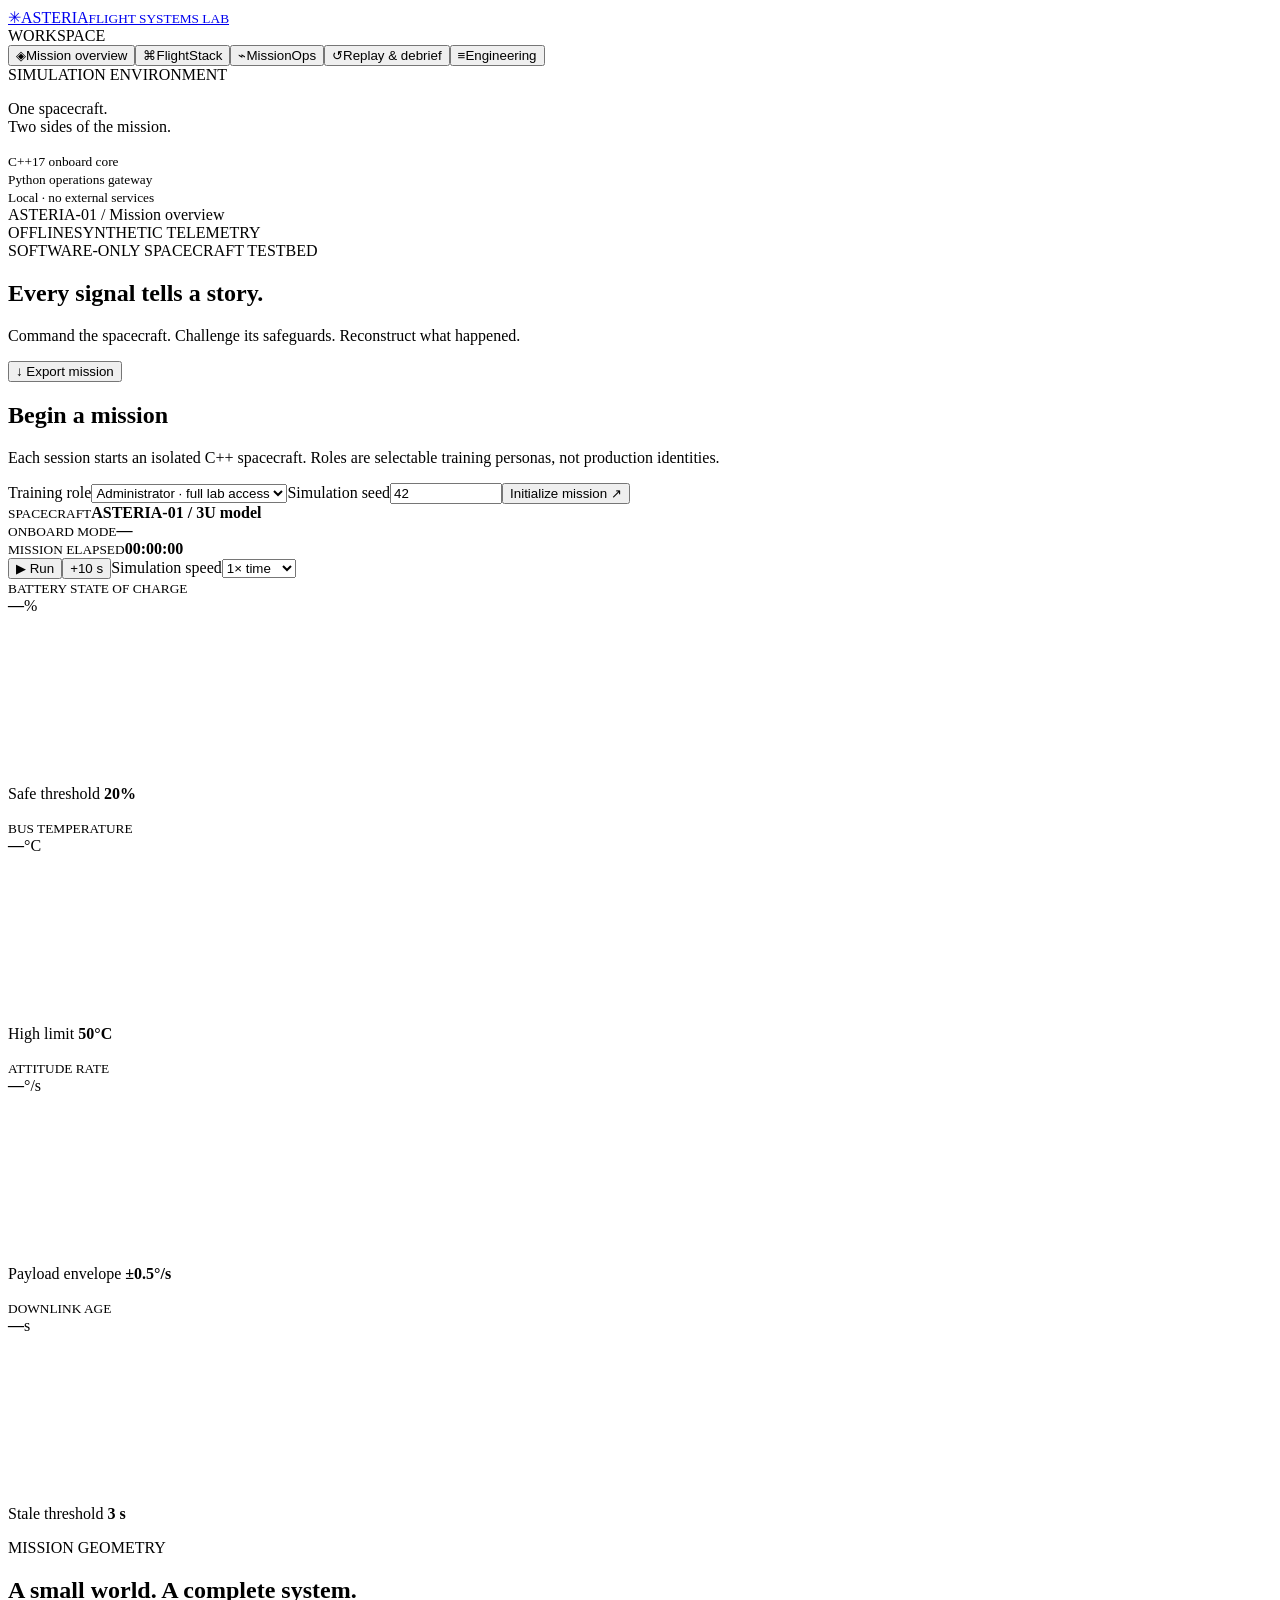
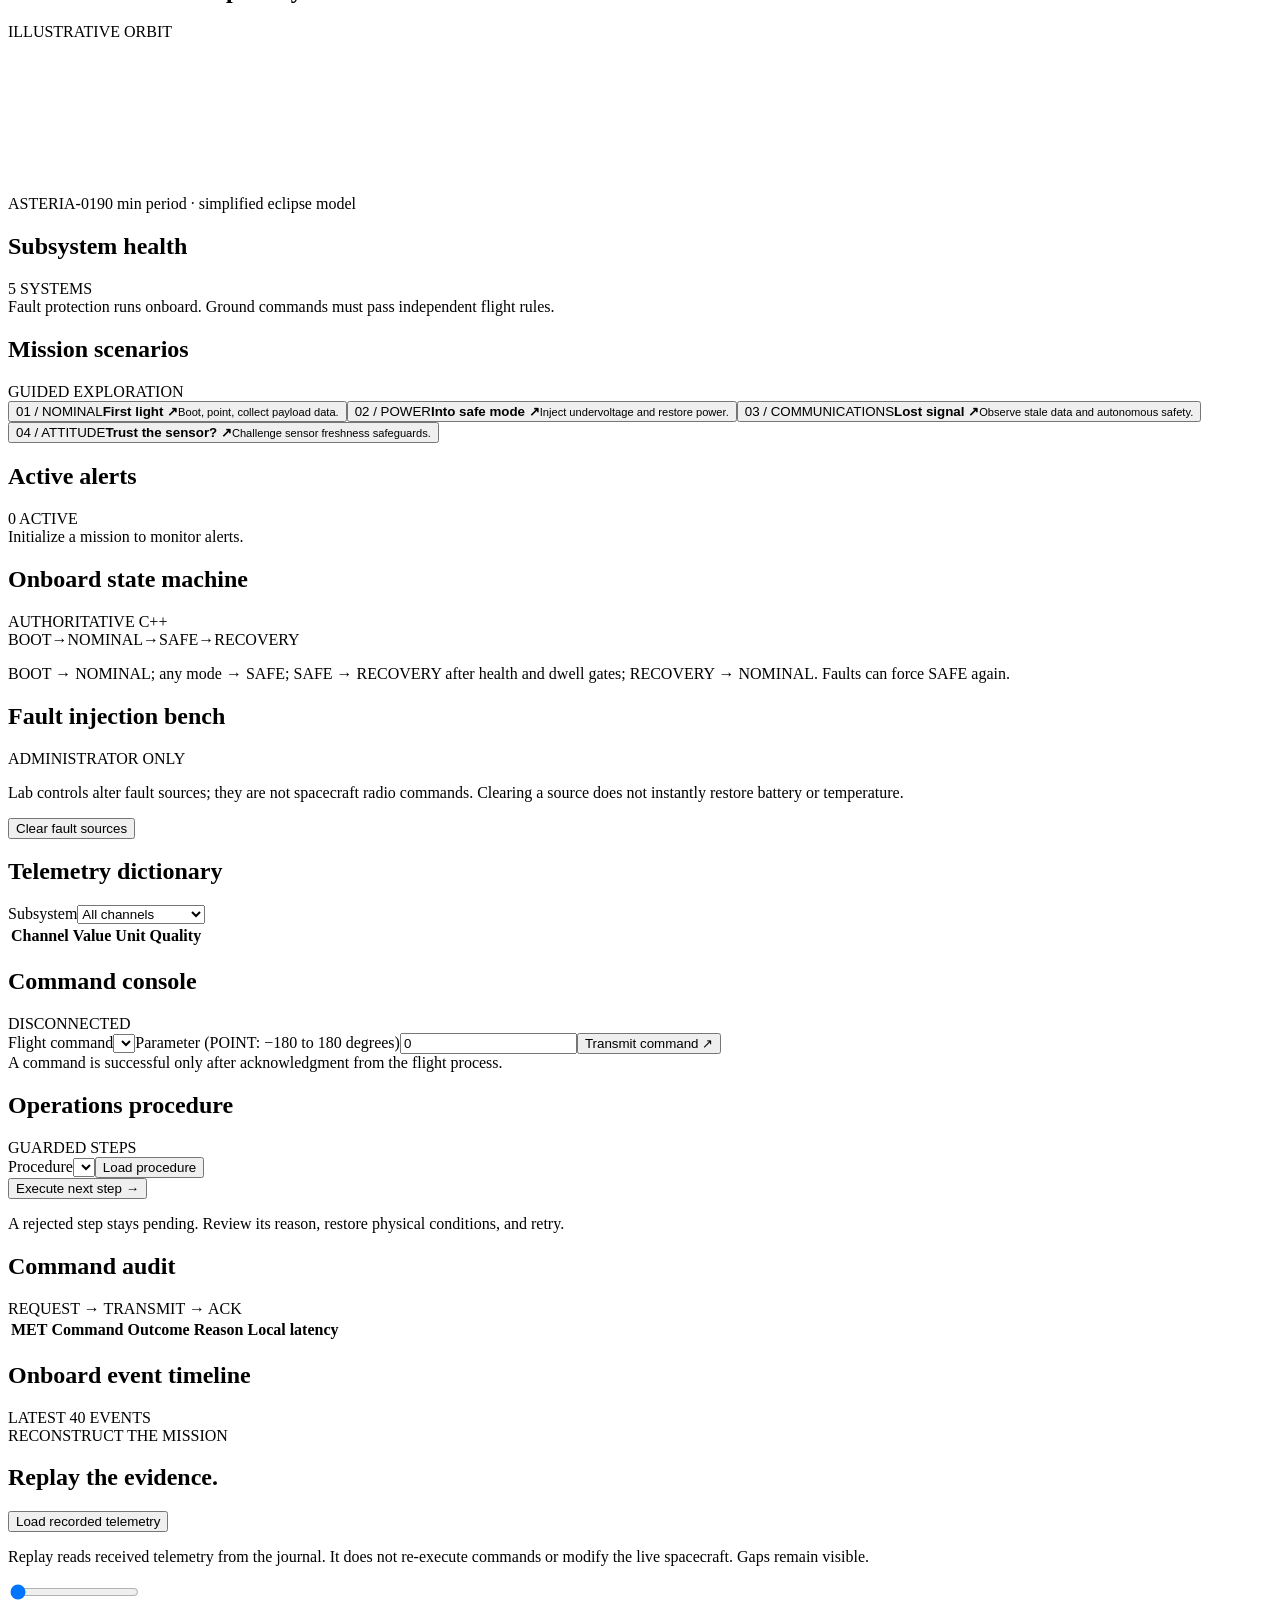
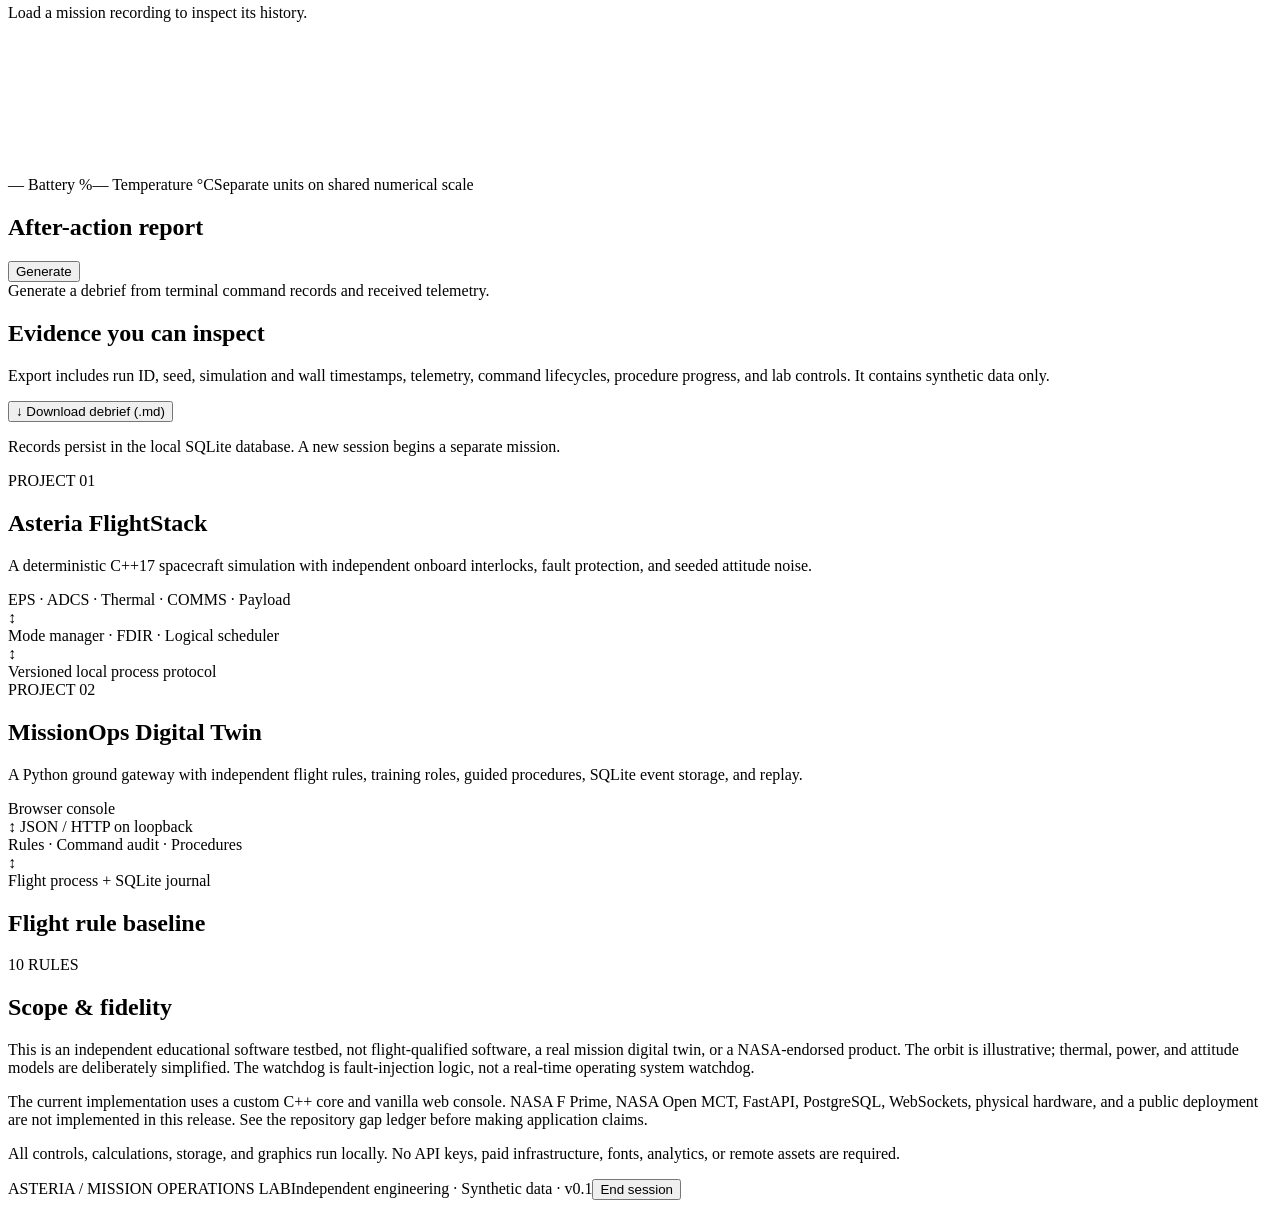
==== web/index.html @ 1abb0fa4 "Add Asteria spacecraft and mission operations prototype" ====
<!doctype html><html lang="en"><head><meta charset="utf-8"><meta name="viewport" content="width=device-width,initial-scale=1"><title>Asteria • Mission Operations Lab</title><meta name="description" content="An interactive spacecraft software and mission operations laboratory. Synthetic telemetry, C++ flight process, auditable commanding."><link rel="stylesheet" href="/style.css"><script src="/app.js" defer></script></head><body>
<aside class="sidebar"><a class="brand" href="/" aria-label="Asteria home"><span class="brandmark">✳</span><span>ASTERIA<small>FLIGHT SYSTEMS LAB</small></span></a><div class="nav-label">WORKSPACE</div><nav aria-label="Workspace"><button class="nav active" data-view="overview"><span>◈</span>Mission overview</button><button class="nav" data-view="flight"><span>⌘</span>FlightStack</button><button class="nav" data-view="operations"><span>⌁</span>MissionOps</button><button class="nav" data-view="replay"><span>↺</span>Replay & debrief</button><button class="nav" data-view="engineering"><span>≡</span>Engineering</button></nav><div class="sidebar-bottom"><div class="lab-badge">SIMULATION ENVIRONMENT</div><p>One spacecraft.<br>Two sides of the mission.</p><small>C++17 onboard core<br>Python operations gateway<br>Local · no external services</small></div></aside>
<main><header><div class="breadcrumb">ASTERIA-01 <span>/</span> <span id="view-name">Mission overview</span></div><div class="header-right"><span id="quality" class="pill">OFFLINE</span><span class="simulation">SYNTHETIC TELEMETRY</span></div></header>
<div class="workspace"><section class="hero"><div><div class="eyebrow">SOFTWARE-ONLY SPACECRAFT TESTBED</div><h1 id="page-title">Every signal tells a story.</h1><p id="page-description">Command the spacecraft. Challenge its safeguards. Reconstruct what happened.</p></div><button id="export" class="button secondary">↓ Export mission</button></section>
<section id="connection" class="panel connection"><div><h2>Begin a mission</h2><p>Each session starts an isolated C++ spacecraft. Roles are selectable training personas, not production identities.</p></div><label>Training role<select id="role"><option value="administrator">Administrator · full lab access</option><option value="operator">Operator · flight commands</option><option value="observer">Observer · read-only</option></select></label><label>Simulation seed<input id="seed" type="number" value="42" min="0" max="4294967295"></label><button id="connect" class="button">Initialize mission ↗</button></section>
<div id="notice" role="status" aria-live="polite"></div>
<section class="mission-strip"><div><small>SPACECRAFT</small><strong>ASTERIA-01 <span class="muted">/ 3U model</span></strong></div><div><small>ONBOARD MODE</small><strong id="mode">—</strong></div><div><small>MISSION ELAPSED</small><strong id="met" class="mono">00:00:00</strong></div><div class="transport"><button id="play" class="button small">▶ Run</button><button id="step" class="button small secondary">+10 s</button><label class="sr-only" for="speed">Simulation speed</label><select id="speed"><option value="1">1× time</option><option value="10">10× time</option><option value="60">60× time</option></select></div></section>
<section id="overview" class="view"><div class="metrics"><article class="metric"><small>BATTERY STATE OF CHARGE</small><div><strong id="soc">—</strong><span>%</span></div><canvas id="spark-soc" aria-label="Battery trend"></canvas><p>Safe threshold <b>20%</b></p></article><article class="metric"><small>BUS TEMPERATURE</small><div><strong id="temp">—</strong><span>°C</span></div><canvas id="spark-temp" aria-label="Temperature trend"></canvas><p>High limit <b>50°C</b></p></article><article class="metric"><small>ATTITUDE RATE</small><div><strong id="rate">—</strong><span>°/s</span></div><canvas id="spark-rate" aria-label="Angular rate trend"></canvas><p>Payload envelope <b>±0.5°/s</b></p></article><article class="metric"><small>DOWNLINK AGE</small><div><strong id="age">—</strong><span>s</span></div><canvas id="spark-age" aria-label="Downlink age trend"></canvas><p>Stale threshold <b>3 s</b></p></article></div>
<div class="grid-main"><article class="panel orbital"><div class="panel-heading"><div><span class="eyebrow">MISSION GEOMETRY</span><h2>A small world. A complete system.</h2></div><span class="tag">ILLUSTRATIVE ORBIT</span></div><canvas id="orbit" aria-label="Illustrative spacecraft orbit and sunlit phase"></canvas><div class="orbit-footer"><span><i class="dot"></i> ASTERIA-01</span><span>90 min period · simplified eclipse model</span></div></article><article class="panel"><div class="panel-heading"><h2>Subsystem health</h2><span class="tag">5 SYSTEMS</span></div><div id="health"></div><div class="callout">Fault protection runs onboard. Ground commands must pass independent flight rules.</div></article></div>
<div class="grid-half"><article class="panel"><div class="panel-heading"><h2>Mission scenarios</h2><span class="tag">GUIDED EXPLORATION</span></div><div class="scenario-grid"><button class="scenario" data-scenario="nominal"><span>01 / NOMINAL</span><strong>First light ↗</strong><small>Boot, point, collect payload data.</small></button><button class="scenario" data-scenario="power"><span>02 / POWER</span><strong>Into safe mode ↗</strong><small>Inject undervoltage and restore power.</small></button><button class="scenario" data-scenario="comms"><span>03 / COMMUNICATIONS</span><strong>Lost signal ↗</strong><small>Observe stale data and autonomous safety.</small></button><button class="scenario" data-scenario="attitude"><span>04 / ATTITUDE</span><strong>Trust the sensor? ↗</strong><small>Challenge sensor freshness safeguards.</small></button></div></article><article class="panel"><div class="panel-heading"><h2>Active alerts</h2><span id="alert-count" class="tag">0 ACTIVE</span></div><div id="alerts" class="empty">Initialize a mission to monitor alerts.</div></article></div></section>
<section id="flight" class="view hidden"><div class="grid-half"><article class="panel"><div class="panel-heading"><h2>Onboard state machine</h2><span class="tag">AUTHORITATIVE C++</span></div><div class="states"><span data-mode="BOOT">BOOT</span><b>→</b><span data-mode="NOMINAL">NOMINAL</span><b>→</b><span data-mode="SAFE">SAFE</span><b>→</b><span data-mode="RECOVERY">RECOVERY</span></div><p class="muted">BOOT → NOMINAL; any mode → SAFE; SAFE → RECOVERY after health and dwell gates; RECOVERY → NOMINAL. Faults can force SAFE again.</p><div id="recovery-gates"></div></article><article class="panel"><div class="panel-heading"><h2>Fault injection bench</h2><span class="tag">ADMINISTRATOR ONLY</span></div><p class="muted">Lab controls alter fault sources; they are not spacecraft radio commands. Clearing a source does not instantly restore battery or temperature.</p><div id="fault-buttons" class="fault-grid"></div><button id="clear-faults" class="button secondary full">Clear fault sources</button></article></div><article class="panel"><div class="panel-heading"><h2>Telemetry dictionary</h2><label>Subsystem<select id="channel-filter"><option value="all">All channels</option><option value="power">Power</option><option value="thermal">Thermal</option><option value="attitude">Attitude</option><option value="comms">COMMS</option><option value="payload">Payload</option><option value="events">Scheduler & state</option></select></label></div><div class="table-wrap"><table><thead><tr><th>Channel</th><th>Value</th><th>Unit</th><th>Quality</th></tr></thead><tbody id="channels"></tbody></table></div></article></section>
<section id="operations" class="view hidden"><div class="grid-half"><article class="panel"><div class="panel-heading"><h2>Command console</h2><span id="role-label" class="tag">DISCONNECTED</span></div><form id="command-form"><label>Flight command<select id="command"></select></label><label>Parameter (POINT: −180 to 180 degrees)<input id="parameter" type="number" value="0" step="any"></label><button class="button full" type="submit">Transmit command ↗</button></form><div id="command-result" class="callout">A command is successful only after acknowledgment from the flight process.</div></article><article class="panel"><div class="panel-heading"><h2>Operations procedure</h2><span class="tag">GUARDED STEPS</span></div><label>Procedure<select id="procedure"></select></label><button id="start-procedure" class="button secondary full">Load procedure</button><div id="procedure-steps" class="procedure-steps"></div><button id="advance-procedure" class="button full">Execute next step →</button><p class="muted">A rejected step stays pending. Review its reason, restore physical conditions, and retry.</p></article></div><article class="panel"><div class="panel-heading"><h2>Command audit</h2><span class="tag">REQUEST → TRANSMIT → ACK</span></div><div class="table-wrap"><table><thead><tr><th>MET</th><th>Command</th><th>Outcome</th><th>Reason</th><th>Local latency</th></tr></thead><tbody id="command-audit"></tbody></table></div></article><article class="panel"><div class="panel-heading"><h2>Onboard event timeline</h2><span class="tag">LATEST 40 EVENTS</span></div><div id="events" class="events"></div></article></section>
<section id="replay" class="view hidden"><article class="panel"><div class="panel-heading"><div><span class="eyebrow">RECONSTRUCT THE MISSION</span><h2>Replay the evidence.</h2></div><button id="refresh-replay" class="button secondary">Load recorded telemetry</button></div><p class="muted">Replay reads received telemetry from the journal. It does not re-execute commands or modify the live spacecraft. Gaps remain visible.</p><input id="replay-slider" aria-label="Replay sample" type="range" min="0" max="0" value="0"><div id="replay-state" class="replay-state empty">Load a mission recording to inspect its history.</div><canvas id="history-chart" aria-label="Recorded battery and temperature history"></canvas><div class="legend"><span class="teal">— Battery %</span><span class="amber">— Temperature °C</span><span>Separate units on shared numerical scale</span></div></article><div class="grid-half"><article class="panel"><div class="panel-heading"><h2>After-action report</h2><button id="debrief" class="button secondary small">Generate</button></div><div id="report" class="empty">Generate a debrief from terminal command records and received telemetry.</div></article><article class="panel"><div class="panel-heading"><h2>Evidence you can inspect</h2></div><p class="muted">Export includes run ID, seed, simulation and wall timestamps, telemetry, command lifecycles, procedure progress, and lab controls. It contains synthetic data only.</p><button id="download-report" class="button secondary full">↓ Download debrief (.md)</button><p class="muted">Records persist in the local SQLite database. A new session begins a separate mission.</p></article></div></section>
<section id="engineering" class="view hidden"><div class="grid-half"><article class="panel"><span class="eyebrow">PROJECT 01</span><h2>Asteria FlightStack</h2><p>A deterministic C++17 spacecraft simulation with independent onboard interlocks, fault protection, and seeded attitude noise.</p><div class="architecture">EPS · ADCS · Thermal · COMMS · Payload<br>↕<br>Mode manager · FDIR · Logical scheduler<br>↕<br>Versioned local process protocol</div></article><article class="panel"><span class="eyebrow">PROJECT 02</span><h2>MissionOps Digital Twin</h2><p>A Python ground gateway with independent flight rules, training roles, guided procedures, SQLite event storage, and replay.</p><div class="architecture">Browser console<br>↕ JSON / HTTP on loopback<br>Rules · Command audit · Procedures<br>↕<br>Flight process + SQLite journal</div></article></div><article class="panel"><div class="panel-heading"><h2>Flight rule baseline</h2><span class="tag">10 RULES</span></div><div id="rules"></div></article><article class="panel"><h2>Scope & fidelity</h2><p>This is an independent educational software testbed, not flight-qualified software, a real mission digital twin, or a NASA-endorsed product. The orbit is illustrative; thermal, power, and attitude models are deliberately simplified. The watchdog is fault-injection logic, not a real-time operating system watchdog.</p><p>The current implementation uses a custom C++ core and vanilla web console. NASA F Prime, NASA Open MCT, FastAPI, PostgreSQL, WebSockets, physical hardware, and a public deployment are not implemented in this release. See the repository gap ledger before making application claims.</p><p>All controls, calculations, storage, and graphics run locally. No API keys, paid infrastructure, fonts, analytics, or remote assets are required.</p></article></section>
<footer><span>ASTERIA / MISSION OPERATIONS LAB</span><span>Independent engineering · Synthetic data · v0.1</span><button id="disconnect" class="text-button">End session</button></footer></div></main></body></html>
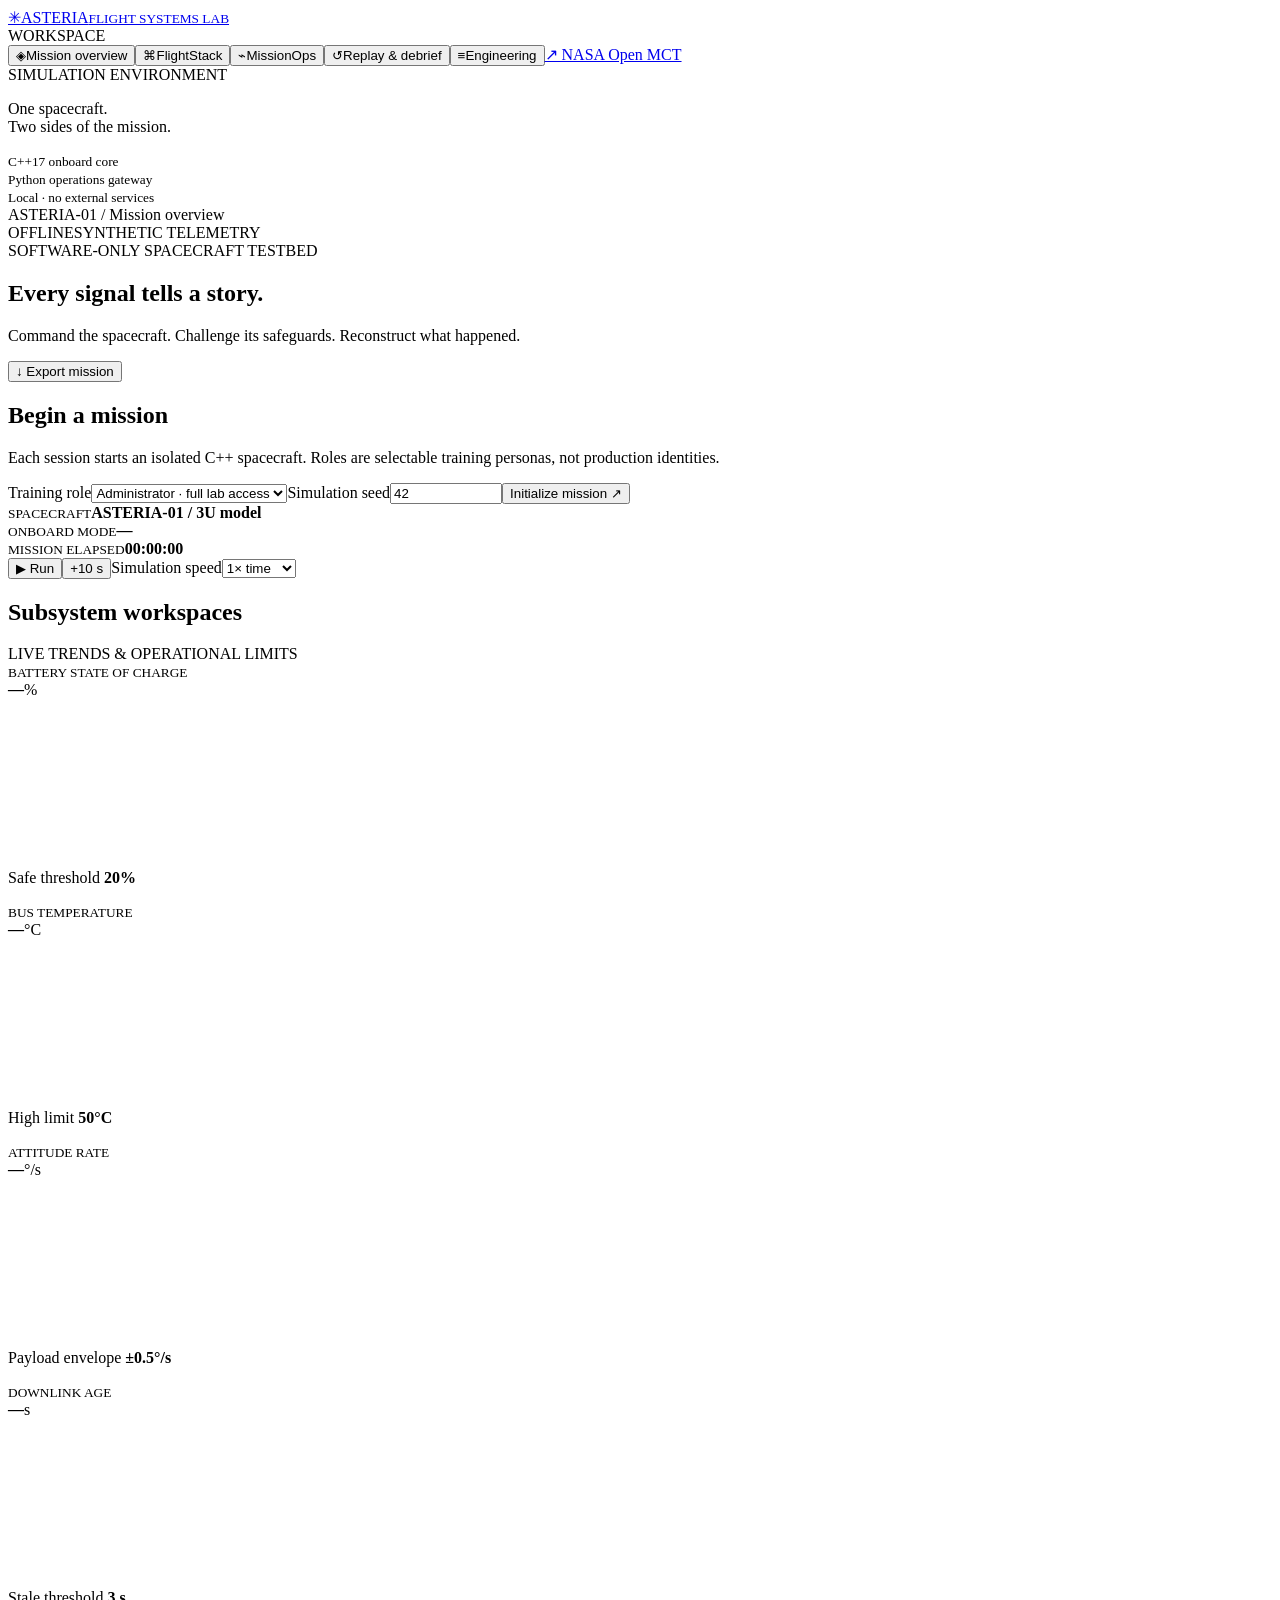
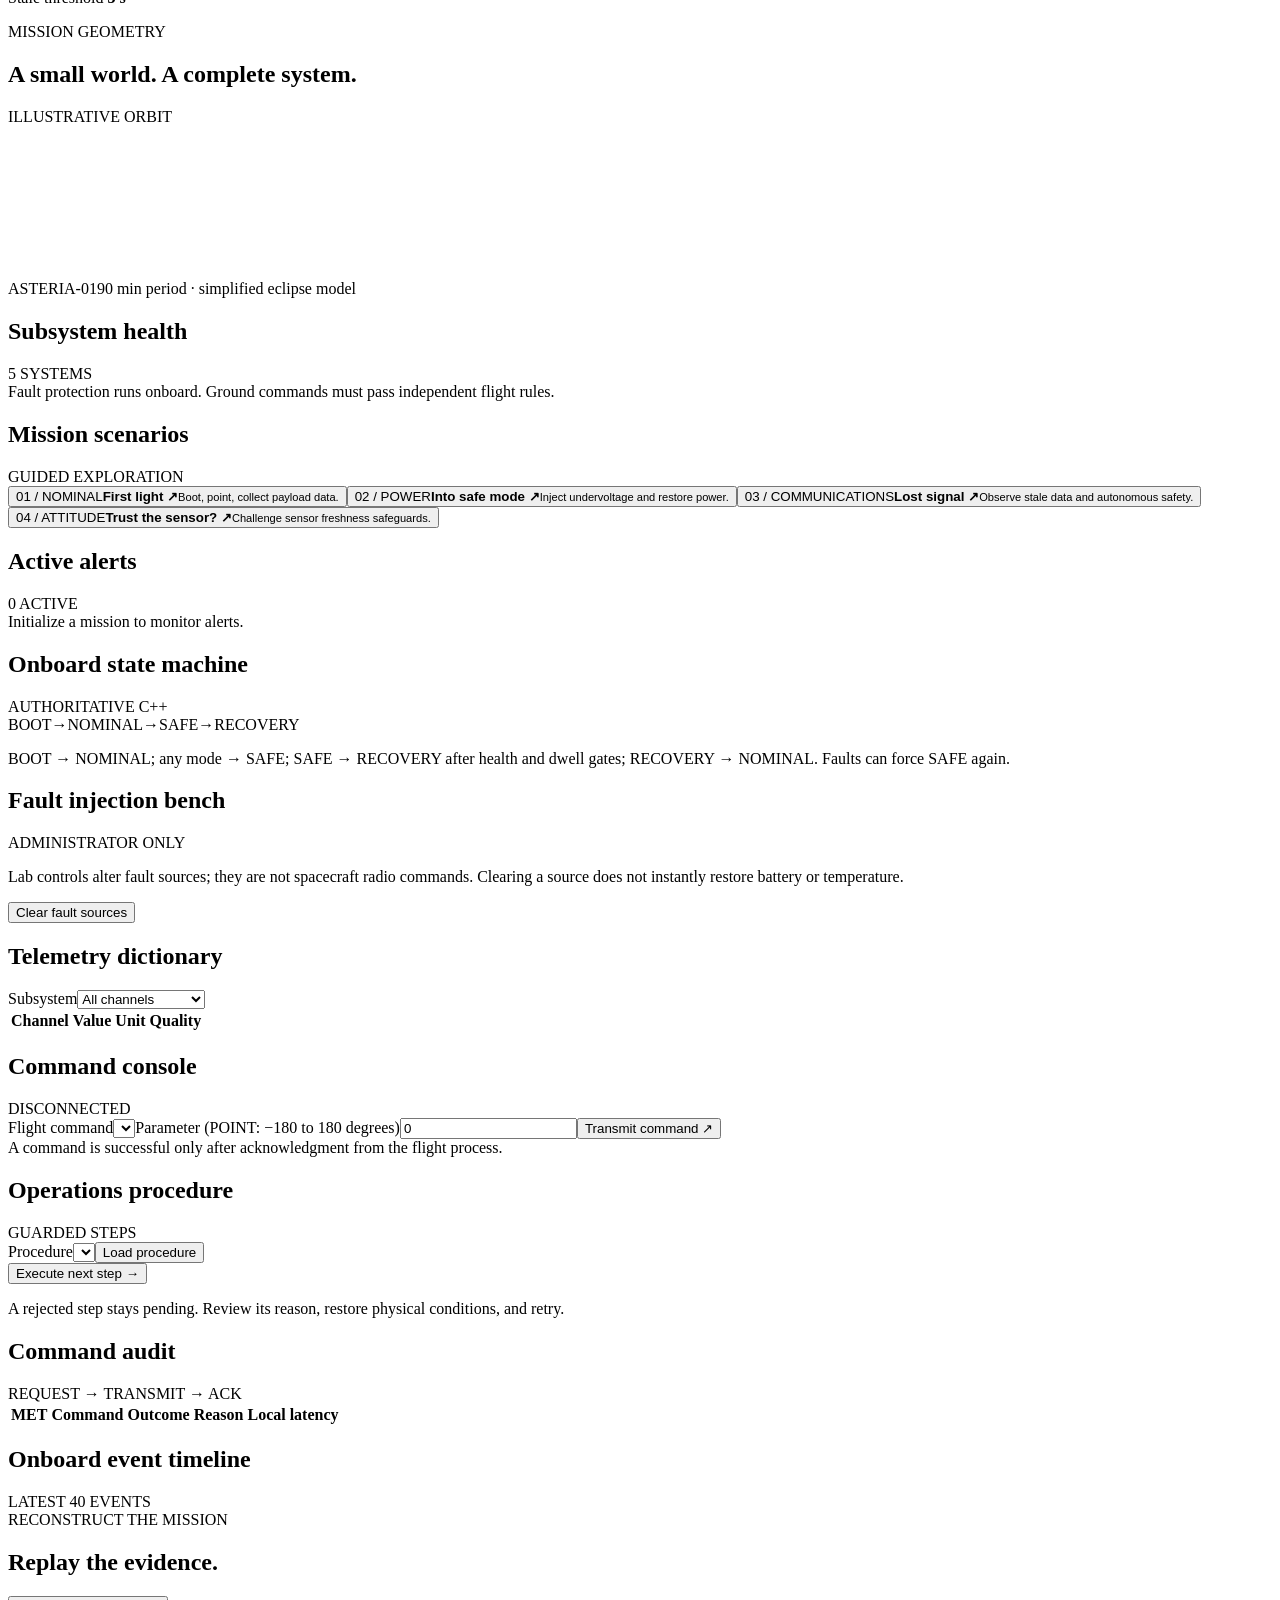
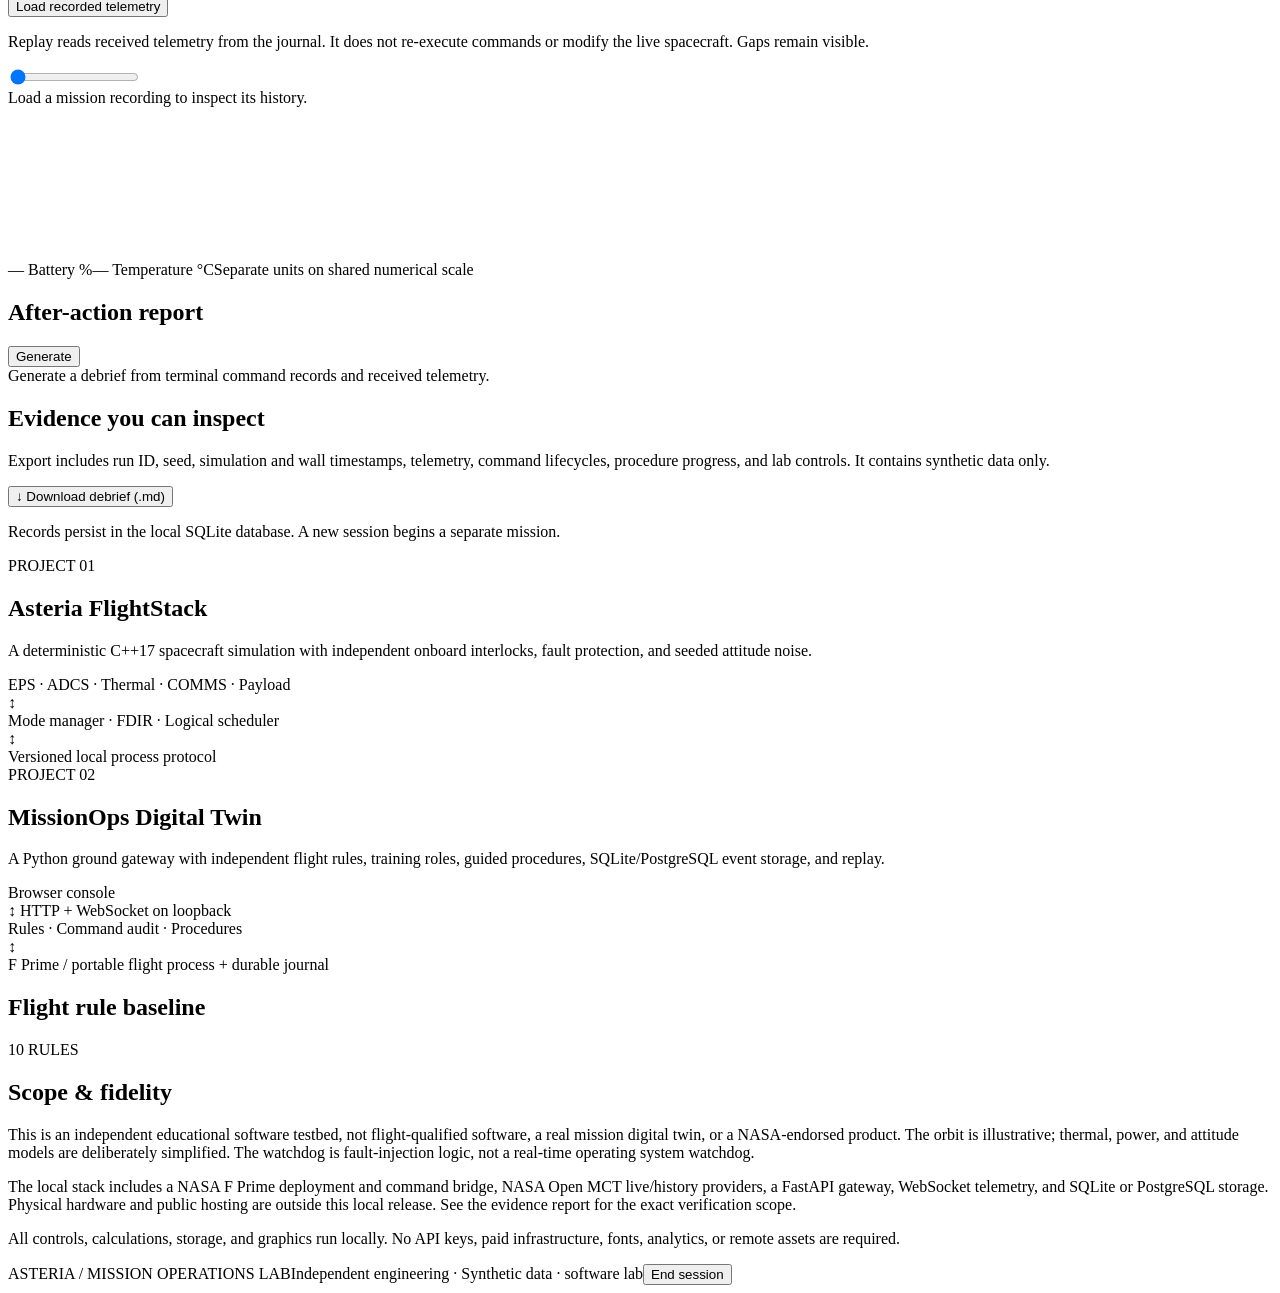
==== commit 0fe963ba: "Complete FlightStack and MissionOps with verified free browser delivery" ====
--- a/web/index.html
+++ b/web/index.html
@@ -1,15 +1,16 @@
 <!doctype html><html lang="en"><head><meta charset="utf-8"><meta name="viewport" content="width=device-width,initial-scale=1"><title>Asteria • Mission Operations Lab</title><meta name="description" content="An interactive spacecraft software and mission operations laboratory. Synthetic telemetry, C++ flight process, auditable commanding."><link rel="stylesheet" href="/style.css"><script src="/app.js" defer></script></head><body>
-<aside class="sidebar"><a class="brand" href="/" aria-label="Asteria home"><span class="brandmark">✳</span><span>ASTERIA<small>FLIGHT SYSTEMS LAB</small></span></a><div class="nav-label">WORKSPACE</div><nav aria-label="Workspace"><button class="nav active" data-view="overview"><span>◈</span>Mission overview</button><button class="nav" data-view="flight"><span>⌘</span>FlightStack</button><button class="nav" data-view="operations"><span>⌁</span>MissionOps</button><button class="nav" data-view="replay"><span>↺</span>Replay & debrief</button><button class="nav" data-view="engineering"><span>≡</span>Engineering</button></nav><div class="sidebar-bottom"><div class="lab-badge">SIMULATION ENVIRONMENT</div><p>One spacecraft.<br>Two sides of the mission.</p><small>C++17 onboard core<br>Python operations gateway<br>Local · no external services</small></div></aside>
+<aside class="sidebar"><a class="brand" href="/" aria-label="Asteria home"><span class="brandmark">✳</span><span>ASTERIA<small>FLIGHT SYSTEMS LAB</small></span></a><div class="nav-label">WORKSPACE</div><nav aria-label="Workspace"><button class="nav active" data-view="overview"><span>◈</span>Mission overview</button><button class="nav" data-view="flight"><span>⌘</span>FlightStack</button><button class="nav" data-view="operations"><span>⌁</span>MissionOps</button><button class="nav" data-view="replay"><span>↺</span>Replay & debrief</button><button class="nav" data-view="engineering"><span>≡</span>Engineering</button><a class="nav openmct-link" href="/openmct">↗ NASA Open MCT</a></nav><div class="sidebar-bottom"><div class="lab-badge">SIMULATION ENVIRONMENT</div><p>One spacecraft.<br>Two sides of the mission.</p><small>C++17 onboard core<br>Python operations gateway<br>Local · no external services</small></div></aside>
 <main><header><div class="breadcrumb">ASTERIA-01 <span>/</span> <span id="view-name">Mission overview</span></div><div class="header-right"><span id="quality" class="pill">OFFLINE</span><span class="simulation">SYNTHETIC TELEMETRY</span></div></header>
 <div class="workspace"><section class="hero"><div><div class="eyebrow">SOFTWARE-ONLY SPACECRAFT TESTBED</div><h1 id="page-title">Every signal tells a story.</h1><p id="page-description">Command the spacecraft. Challenge its safeguards. Reconstruct what happened.</p></div><button id="export" class="button secondary">↓ Export mission</button></section>
 <section id="connection" class="panel connection"><div><h2>Begin a mission</h2><p>Each session starts an isolated C++ spacecraft. Roles are selectable training personas, not production identities.</p></div><label>Training role<select id="role"><option value="administrator">Administrator · full lab access</option><option value="operator">Operator · flight commands</option><option value="observer">Observer · read-only</option></select></label><label>Simulation seed<input id="seed" type="number" value="42" min="0" max="4294967295"></label><button id="connect" class="button">Initialize mission ↗</button></section>
 <div id="notice" role="status" aria-live="polite"></div>
 <section class="mission-strip"><div><small>SPACECRAFT</small><strong>ASTERIA-01 <span class="muted">/ 3U model</span></strong></div><div><small>ONBOARD MODE</small><strong id="mode">—</strong></div><div><small>MISSION ELAPSED</small><strong id="met" class="mono">00:00:00</strong></div><div class="transport"><button id="play" class="button small">▶ Run</button><button id="step" class="button small secondary">+10 s</button><label class="sr-only" for="speed">Simulation speed</label><select id="speed"><option value="1">1× time</option><option value="10">10× time</option><option value="60">60× time</option></select></div></section>
+<section id="dashboards" class="panel"><div class="panel-heading"><h2>Subsystem workspaces</h2><span class="tag">LIVE TRENDS & OPERATIONAL LIMITS</span></div><div id="dashboard-tabs" class="dashboard-tabs"></div><div id="dashboard-content"></div></section>
 <section id="overview" class="view"><div class="metrics"><article class="metric"><small>BATTERY STATE OF CHARGE</small><div><strong id="soc">—</strong><span>%</span></div><canvas id="spark-soc" aria-label="Battery trend"></canvas><p>Safe threshold <b>20%</b></p></article><article class="metric"><small>BUS TEMPERATURE</small><div><strong id="temp">—</strong><span>°C</span></div><canvas id="spark-temp" aria-label="Temperature trend"></canvas><p>High limit <b>50°C</b></p></article><article class="metric"><small>ATTITUDE RATE</small><div><strong id="rate">—</strong><span>°/s</span></div><canvas id="spark-rate" aria-label="Angular rate trend"></canvas><p>Payload envelope <b>±0.5°/s</b></p></article><article class="metric"><small>DOWNLINK AGE</small><div><strong id="age">—</strong><span>s</span></div><canvas id="spark-age" aria-label="Downlink age trend"></canvas><p>Stale threshold <b>3 s</b></p></article></div>
 <div class="grid-main"><article class="panel orbital"><div class="panel-heading"><div><span class="eyebrow">MISSION GEOMETRY</span><h2>A small world. A complete system.</h2></div><span class="tag">ILLUSTRATIVE ORBIT</span></div><canvas id="orbit" aria-label="Illustrative spacecraft orbit and sunlit phase"></canvas><div class="orbit-footer"><span><i class="dot"></i> ASTERIA-01</span><span>90 min period · simplified eclipse model</span></div></article><article class="panel"><div class="panel-heading"><h2>Subsystem health</h2><span class="tag">5 SYSTEMS</span></div><div id="health"></div><div class="callout">Fault protection runs onboard. Ground commands must pass independent flight rules.</div></article></div>
 <div class="grid-half"><article class="panel"><div class="panel-heading"><h2>Mission scenarios</h2><span class="tag">GUIDED EXPLORATION</span></div><div class="scenario-grid"><button class="scenario" data-scenario="nominal"><span>01 / NOMINAL</span><strong>First light ↗</strong><small>Boot, point, collect payload data.</small></button><button class="scenario" data-scenario="power"><span>02 / POWER</span><strong>Into safe mode ↗</strong><small>Inject undervoltage and restore power.</small></button><button class="scenario" data-scenario="comms"><span>03 / COMMUNICATIONS</span><strong>Lost signal ↗</strong><small>Observe stale data and autonomous safety.</small></button><button class="scenario" data-scenario="attitude"><span>04 / ATTITUDE</span><strong>Trust the sensor? ↗</strong><small>Challenge sensor freshness safeguards.</small></button></div></article><article class="panel"><div class="panel-heading"><h2>Active alerts</h2><span id="alert-count" class="tag">0 ACTIVE</span></div><div id="alerts" class="empty">Initialize a mission to monitor alerts.</div></article></div></section>
 <section id="flight" class="view hidden"><div class="grid-half"><article class="panel"><div class="panel-heading"><h2>Onboard state machine</h2><span class="tag">AUTHORITATIVE C++</span></div><div class="states"><span data-mode="BOOT">BOOT</span><b>→</b><span data-mode="NOMINAL">NOMINAL</span><b>→</b><span data-mode="SAFE">SAFE</span><b>→</b><span data-mode="RECOVERY">RECOVERY</span></div><p class="muted">BOOT → NOMINAL; any mode → SAFE; SAFE → RECOVERY after health and dwell gates; RECOVERY → NOMINAL. Faults can force SAFE again.</p><div id="recovery-gates"></div></article><article class="panel"><div class="panel-heading"><h2>Fault injection bench</h2><span class="tag">ADMINISTRATOR ONLY</span></div><p class="muted">Lab controls alter fault sources; they are not spacecraft radio commands. Clearing a source does not instantly restore battery or temperature.</p><div id="fault-buttons" class="fault-grid"></div><button id="clear-faults" class="button secondary full">Clear fault sources</button></article></div><article class="panel"><div class="panel-heading"><h2>Telemetry dictionary</h2><label>Subsystem<select id="channel-filter"><option value="all">All channels</option><option value="power">Power</option><option value="thermal">Thermal</option><option value="attitude">Attitude</option><option value="comms">COMMS</option><option value="payload">Payload</option><option value="events">Scheduler & state</option></select></label></div><div class="table-wrap"><table><thead><tr><th>Channel</th><th>Value</th><th>Unit</th><th>Quality</th></tr></thead><tbody id="channels"></tbody></table></div></article></section>
 <section id="operations" class="view hidden"><div class="grid-half"><article class="panel"><div class="panel-heading"><h2>Command console</h2><span id="role-label" class="tag">DISCONNECTED</span></div><form id="command-form"><label>Flight command<select id="command"></select></label><label>Parameter (POINT: −180 to 180 degrees)<input id="parameter" type="number" value="0" step="any"></label><button class="button full" type="submit">Transmit command ↗</button></form><div id="command-result" class="callout">A command is successful only after acknowledgment from the flight process.</div></article><article class="panel"><div class="panel-heading"><h2>Operations procedure</h2><span class="tag">GUARDED STEPS</span></div><label>Procedure<select id="procedure"></select></label><button id="start-procedure" class="button secondary full">Load procedure</button><div id="procedure-steps" class="procedure-steps"></div><button id="advance-procedure" class="button full">Execute next step →</button><p class="muted">A rejected step stays pending. Review its reason, restore physical conditions, and retry.</p></article></div><article class="panel"><div class="panel-heading"><h2>Command audit</h2><span class="tag">REQUEST → TRANSMIT → ACK</span></div><div class="table-wrap"><table><thead><tr><th>MET</th><th>Command</th><th>Outcome</th><th>Reason</th><th>Local latency</th></tr></thead><tbody id="command-audit"></tbody></table></div></article><article class="panel"><div class="panel-heading"><h2>Onboard event timeline</h2><span class="tag">LATEST 40 EVENTS</span></div><div id="events" class="events"></div></article></section>
 <section id="replay" class="view hidden"><article class="panel"><div class="panel-heading"><div><span class="eyebrow">RECONSTRUCT THE MISSION</span><h2>Replay the evidence.</h2></div><button id="refresh-replay" class="button secondary">Load recorded telemetry</button></div><p class="muted">Replay reads received telemetry from the journal. It does not re-execute commands or modify the live spacecraft. Gaps remain visible.</p><input id="replay-slider" aria-label="Replay sample" type="range" min="0" max="0" value="0"><div id="replay-state" class="replay-state empty">Load a mission recording to inspect its history.</div><canvas id="history-chart" aria-label="Recorded battery and temperature history"></canvas><div class="legend"><span class="teal">— Battery %</span><span class="amber">— Temperature °C</span><span>Separate units on shared numerical scale</span></div></article><div class="grid-half"><article class="panel"><div class="panel-heading"><h2>After-action report</h2><button id="debrief" class="button secondary small">Generate</button></div><div id="report" class="empty">Generate a debrief from terminal command records and received telemetry.</div></article><article class="panel"><div class="panel-heading"><h2>Evidence you can inspect</h2></div><p class="muted">Export includes run ID, seed, simulation and wall timestamps, telemetry, command lifecycles, procedure progress, and lab controls. It contains synthetic data only.</p><button id="download-report" class="button secondary full">↓ Download debrief (.md)</button><p class="muted">Records persist in the local SQLite database. A new session begins a separate mission.</p></article></div></section>
-<section id="engineering" class="view hidden"><div class="grid-half"><article class="panel"><span class="eyebrow">PROJECT 01</span><h2>Asteria FlightStack</h2><p>A deterministic C++17 spacecraft simulation with independent onboard interlocks, fault protection, and seeded attitude noise.</p><div class="architecture">EPS · ADCS · Thermal · COMMS · Payload<br>↕<br>Mode manager · FDIR · Logical scheduler<br>↕<br>Versioned local process protocol</div></article><article class="panel"><span class="eyebrow">PROJECT 02</span><h2>MissionOps Digital Twin</h2><p>A Python ground gateway with independent flight rules, training roles, guided procedures, SQLite event storage, and replay.</p><div class="architecture">Browser console<br>↕ JSON / HTTP on loopback<br>Rules · Command audit · Procedures<br>↕<br>Flight process + SQLite journal</div></article></div><article class="panel"><div class="panel-heading"><h2>Flight rule baseline</h2><span class="tag">10 RULES</span></div><div id="rules"></div></article><article class="panel"><h2>Scope & fidelity</h2><p>This is an independent educational software testbed, not flight-qualified software, a real mission digital twin, or a NASA-endorsed product. The orbit is illustrative; thermal, power, and attitude models are deliberately simplified. The watchdog is fault-injection logic, not a real-time operating system watchdog.</p><p>The current implementation uses a custom C++ core and vanilla web console. NASA F Prime, NASA Open MCT, FastAPI, PostgreSQL, WebSockets, physical hardware, and a public deployment are not implemented in this release. See the repository gap ledger before making application claims.</p><p>All controls, calculations, storage, and graphics run locally. No API keys, paid infrastructure, fonts, analytics, or remote assets are required.</p></article></section>
-<footer><span>ASTERIA / MISSION OPERATIONS LAB</span><span>Independent engineering · Synthetic data · v0.1</span><button id="disconnect" class="text-button">End session</button></footer></div></main></body></html>
+<section id="engineering" class="view hidden"><div class="grid-half"><article class="panel"><span class="eyebrow">PROJECT 01</span><h2>Asteria FlightStack</h2><p>A deterministic C++17 spacecraft simulation with independent onboard interlocks, fault protection, and seeded attitude noise.</p><div class="architecture">EPS · ADCS · Thermal · COMMS · Payload<br>↕<br>Mode manager · FDIR · Logical scheduler<br>↕<br>Versioned local process protocol</div></article><article class="panel"><span class="eyebrow">PROJECT 02</span><h2>MissionOps Digital Twin</h2><p>A Python ground gateway with independent flight rules, training roles, guided procedures, SQLite/PostgreSQL event storage, and replay.</p><div class="architecture">Browser console<br>↕ HTTP + WebSocket on loopback<br>Rules · Command audit · Procedures<br>↕<br>F Prime / portable flight process + durable journal</div></article></div><article class="panel"><div class="panel-heading"><h2>Flight rule baseline</h2><span class="tag">10 RULES</span></div><div id="rules"></div></article><article class="panel"><h2>Scope & fidelity</h2><p>This is an independent educational software testbed, not flight-qualified software, a real mission digital twin, or a NASA-endorsed product. The orbit is illustrative; thermal, power, and attitude models are deliberately simplified. The watchdog is fault-injection logic, not a real-time operating system watchdog.</p><p>The local stack includes a NASA F Prime deployment and command bridge, NASA Open MCT live/history providers, a FastAPI gateway, WebSocket telemetry, and SQLite or PostgreSQL storage. Physical hardware and public hosting are outside this local release. See the evidence report for the exact verification scope.</p><p>All controls, calculations, storage, and graphics run locally. No API keys, paid infrastructure, fonts, analytics, or remote assets are required.</p></article></section>
+<footer><span>ASTERIA / MISSION OPERATIONS LAB</span><span>Independent engineering · Synthetic data · software lab</span><button id="disconnect" class="text-button">End session</button></footer></div></main></body></html>
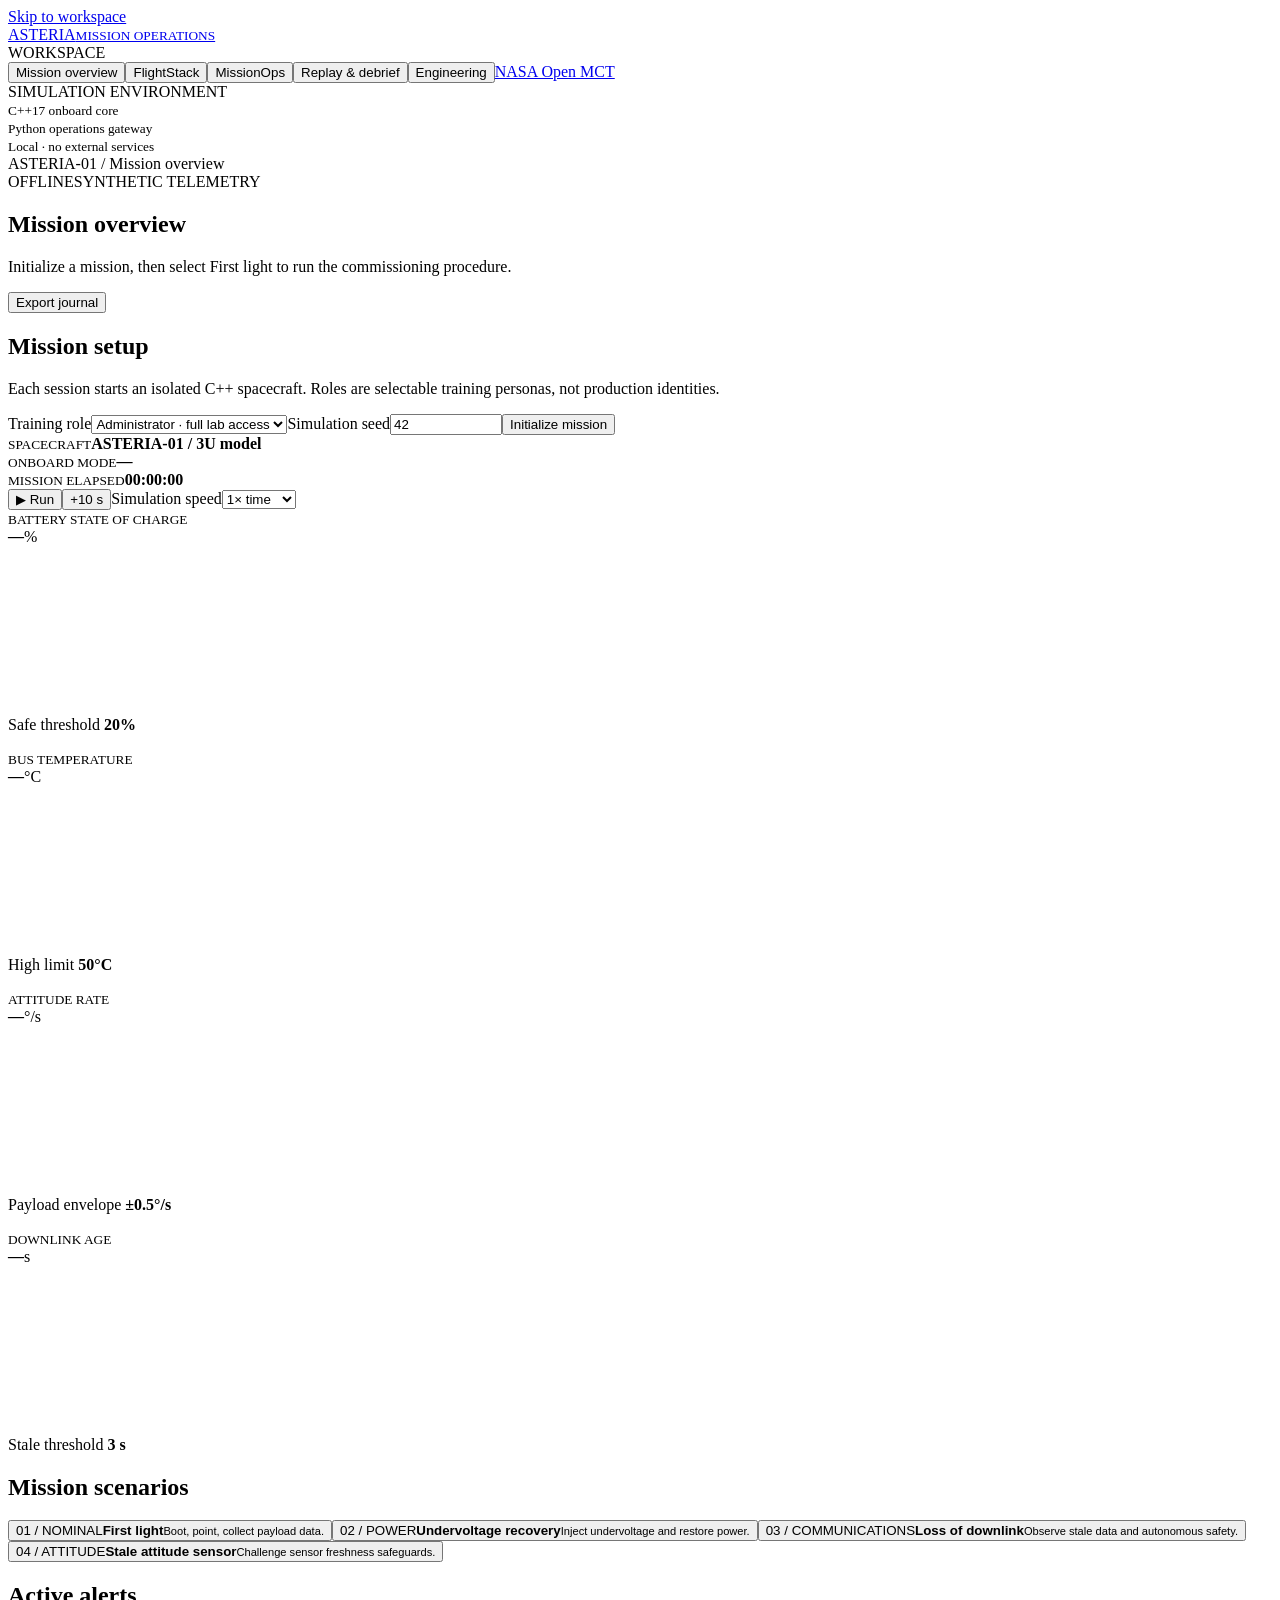
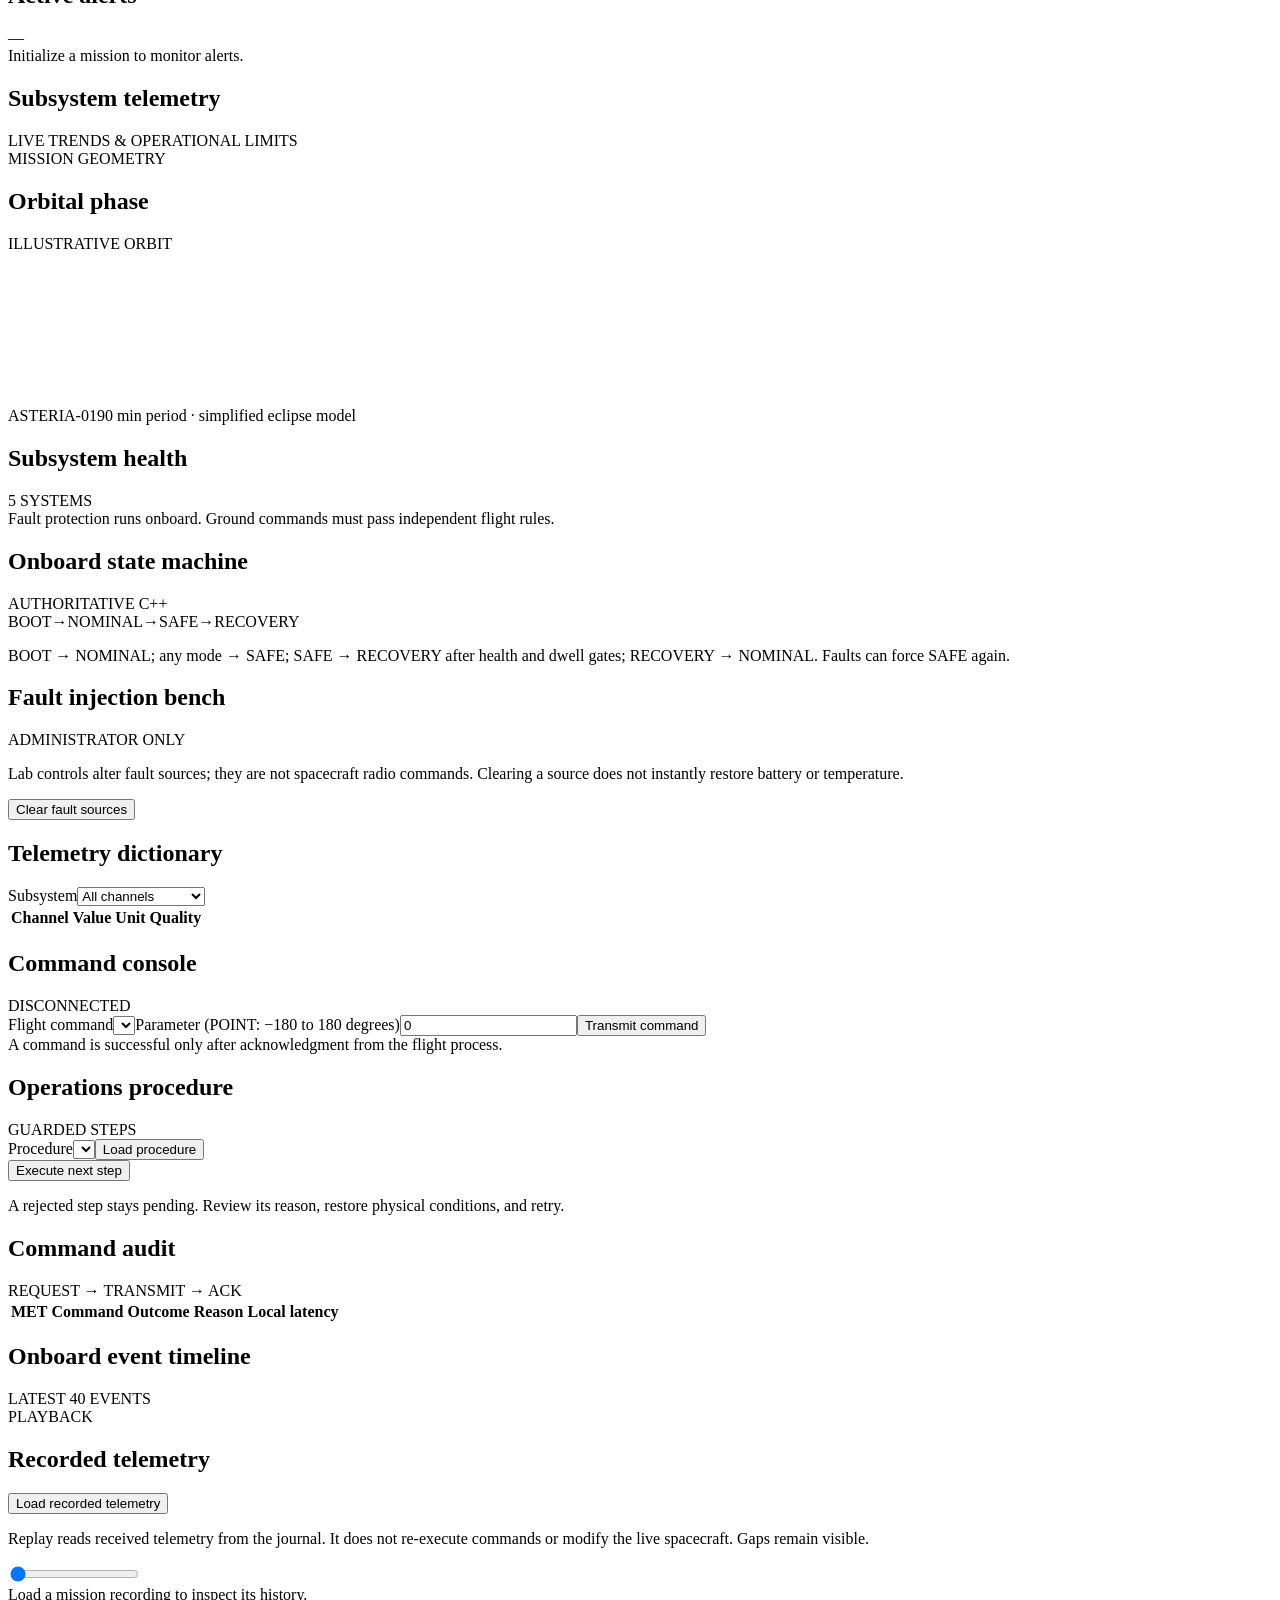
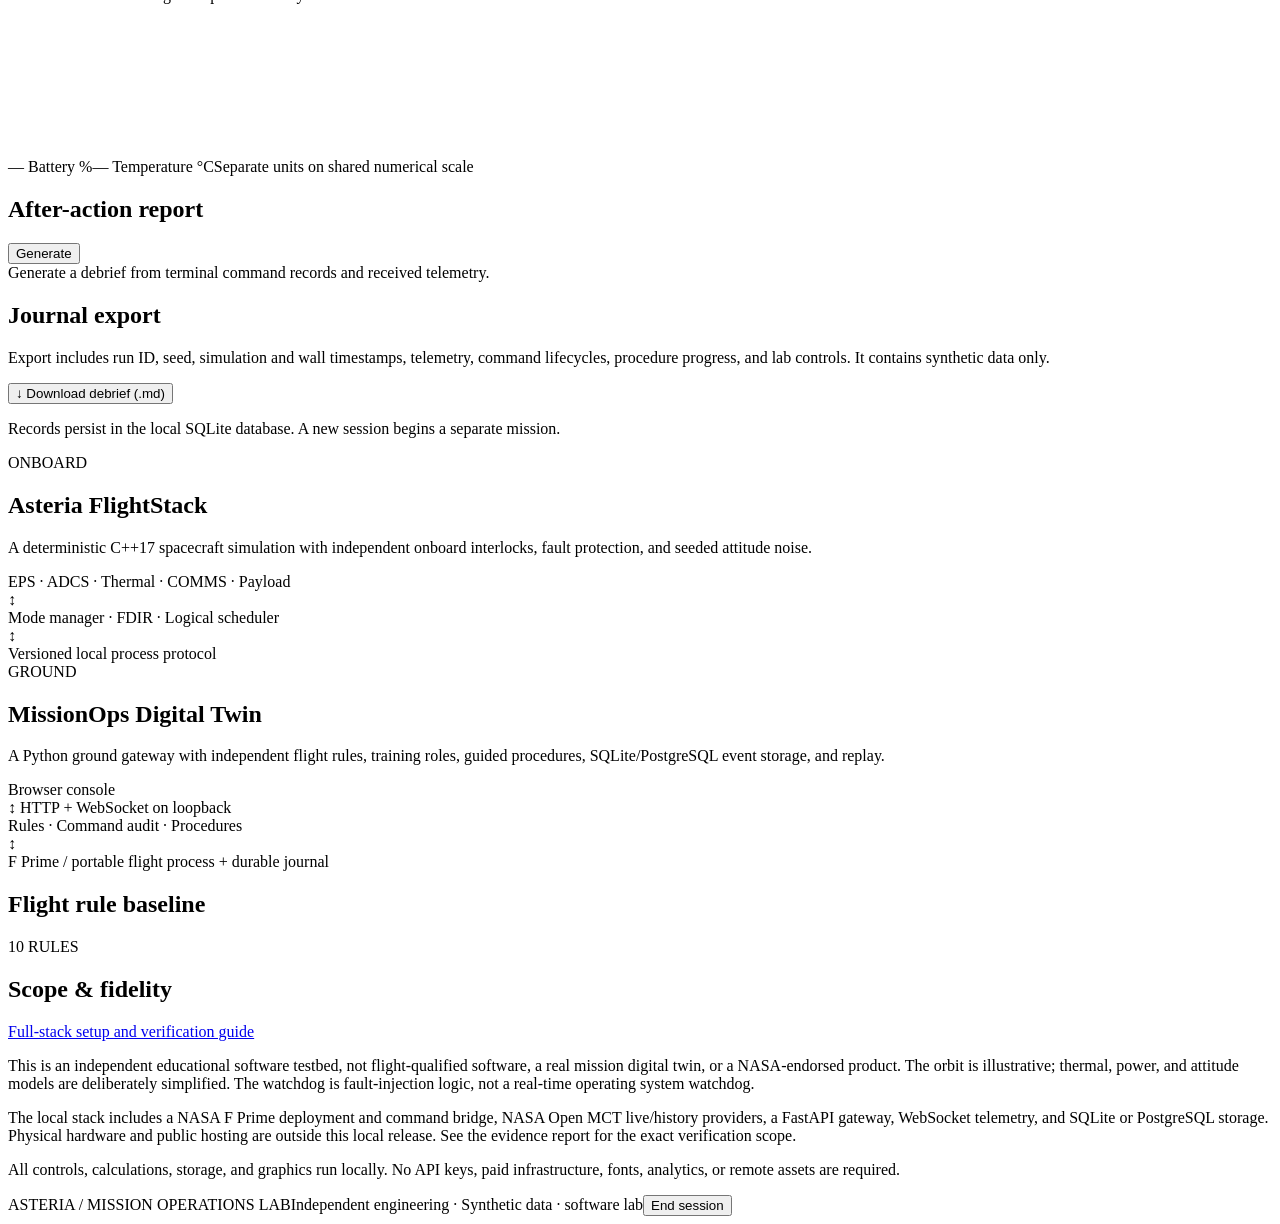
==== commit 00ff0654: "Organize the operations console around mission state and operator tasks" ====
--- a/web/index.html
+++ b/web/index.html
@@ -1,16 +1,15 @@
 <!doctype html><html lang="en"><head><meta charset="utf-8"><meta name="viewport" content="width=device-width,initial-scale=1"><title>Asteria • Mission Operations Lab</title><meta name="description" content="An interactive spacecraft software and mission operations laboratory. Synthetic telemetry, C++ flight process, auditable commanding."><link rel="stylesheet" href="/style.css"><script src="/app.js" defer></script></head><body>
-<aside class="sidebar"><a class="brand" href="/" aria-label="Asteria home"><span class="brandmark">✳</span><span>ASTERIA<small>FLIGHT SYSTEMS LAB</small></span></a><div class="nav-label">WORKSPACE</div><nav aria-label="Workspace"><button class="nav active" data-view="overview"><span>◈</span>Mission overview</button><button class="nav" data-view="flight"><span>⌘</span>FlightStack</button><button class="nav" data-view="operations"><span>⌁</span>MissionOps</button><button class="nav" data-view="replay"><span>↺</span>Replay & debrief</button><button class="nav" data-view="engineering"><span>≡</span>Engineering</button><a class="nav openmct-link" href="/openmct">↗ NASA Open MCT</a></nav><div class="sidebar-bottom"><div class="lab-badge">SIMULATION ENVIRONMENT</div><p>One spacecraft.<br>Two sides of the mission.</p><small>C++17 onboard core<br>Python operations gateway<br>Local · no external services</small></div></aside>
-<main><header><div class="breadcrumb">ASTERIA-01 <span>/</span> <span id="view-name">Mission overview</span></div><div class="header-right"><span id="quality" class="pill">OFFLINE</span><span class="simulation">SYNTHETIC TELEMETRY</span></div></header>
-<div class="workspace"><section class="hero"><div><div class="eyebrow">SOFTWARE-ONLY SPACECRAFT TESTBED</div><h1 id="page-title">Every signal tells a story.</h1><p id="page-description">Command the spacecraft. Challenge its safeguards. Reconstruct what happened.</p></div><button id="export" class="button secondary">↓ Export mission</button></section>
-<section id="connection" class="panel connection"><div><h2>Begin a mission</h2><p>Each session starts an isolated C++ spacecraft. Roles are selectable training personas, not production identities.</p></div><label>Training role<select id="role"><option value="administrator">Administrator · full lab access</option><option value="operator">Operator · flight commands</option><option value="observer">Observer · read-only</option></select></label><label>Simulation seed<input id="seed" type="number" value="42" min="0" max="4294967295"></label><button id="connect" class="button">Initialize mission ↗</button></section>
+<a class="skip" href="#workspace">Skip to workspace</a><aside class="sidebar"><a class="brand" href="/" aria-label="Asteria home"><span>ASTERIA<small>MISSION OPERATIONS</small></span></a><div class="nav-label">WORKSPACE</div><nav aria-label="Workspace"><button aria-current="page" class="nav active" data-view="overview">Mission overview</button><button class="nav" data-view="flight">FlightStack</button><button class="nav" data-view="operations">MissionOps</button><button class="nav" data-view="replay">Replay & debrief</button><button class="nav" data-view="engineering">Engineering</button><a class="nav openmct-link" href="/openmct">NASA Open MCT</a></nav><div class="sidebar-bottom"><div class="lab-badge">SIMULATION ENVIRONMENT</div><small>C++17 onboard core<br>Python operations gateway<br>Local · no external services</small></div></aside>
+<main id="workspace" tabindex="-1"><header><div class="breadcrumb">ASTERIA-01 <span>/</span> <span id="view-name">Mission overview</span></div><div class="header-right"><span id="quality" class="pill">OFFLINE</span><span class="simulation">SYNTHETIC TELEMETRY</span></div></header>
+<div class="workspace"><section class="hero"><div><h1 id="page-title">Mission overview</h1><p id="page-description">Initialize a mission, then select First light to run the commissioning procedure.</p></div><button id="export" class="button secondary">Export journal</button></section>
+<section id="connection" class="panel connection"><div><h2>Mission setup</h2><p>Each session starts an isolated C++ spacecraft. Roles are selectable training personas, not production identities.</p></div><label>Training role<select id="role"><option value="administrator">Administrator · full lab access</option><option value="operator">Operator · flight commands</option><option value="observer">Observer · read-only</option></select></label><label>Simulation seed<input id="seed" type="number" value="42" min="0" max="4294967295"></label><button id="connect" class="button">Initialize mission</button></section>
 <div id="notice" role="status" aria-live="polite"></div>
 <section class="mission-strip"><div><small>SPACECRAFT</small><strong>ASTERIA-01 <span class="muted">/ 3U model</span></strong></div><div><small>ONBOARD MODE</small><strong id="mode">—</strong></div><div><small>MISSION ELAPSED</small><strong id="met" class="mono">00:00:00</strong></div><div class="transport"><button id="play" class="button small">▶ Run</button><button id="step" class="button small secondary">+10 s</button><label class="sr-only" for="speed">Simulation speed</label><select id="speed"><option value="1">1× time</option><option value="10">10× time</option><option value="60">60× time</option></select></div></section>
-<section id="dashboards" class="panel"><div class="panel-heading"><h2>Subsystem workspaces</h2><span class="tag">LIVE TRENDS & OPERATIONAL LIMITS</span></div><div id="dashboard-tabs" class="dashboard-tabs"></div><div id="dashboard-content"></div></section>
 <section id="overview" class="view"><div class="metrics"><article class="metric"><small>BATTERY STATE OF CHARGE</small><div><strong id="soc">—</strong><span>%</span></div><canvas id="spark-soc" aria-label="Battery trend"></canvas><p>Safe threshold <b>20%</b></p></article><article class="metric"><small>BUS TEMPERATURE</small><div><strong id="temp">—</strong><span>°C</span></div><canvas id="spark-temp" aria-label="Temperature trend"></canvas><p>High limit <b>50°C</b></p></article><article class="metric"><small>ATTITUDE RATE</small><div><strong id="rate">—</strong><span>°/s</span></div><canvas id="spark-rate" aria-label="Angular rate trend"></canvas><p>Payload envelope <b>±0.5°/s</b></p></article><article class="metric"><small>DOWNLINK AGE</small><div><strong id="age">—</strong><span>s</span></div><canvas id="spark-age" aria-label="Downlink age trend"></canvas><p>Stale threshold <b>3 s</b></p></article></div>
-<div class="grid-main"><article class="panel orbital"><div class="panel-heading"><div><span class="eyebrow">MISSION GEOMETRY</span><h2>A small world. A complete system.</h2></div><span class="tag">ILLUSTRATIVE ORBIT</span></div><canvas id="orbit" aria-label="Illustrative spacecraft orbit and sunlit phase"></canvas><div class="orbit-footer"><span><i class="dot"></i> ASTERIA-01</span><span>90 min period · simplified eclipse model</span></div></article><article class="panel"><div class="panel-heading"><h2>Subsystem health</h2><span class="tag">5 SYSTEMS</span></div><div id="health"></div><div class="callout">Fault protection runs onboard. Ground commands must pass independent flight rules.</div></article></div>
-<div class="grid-half"><article class="panel"><div class="panel-heading"><h2>Mission scenarios</h2><span class="tag">GUIDED EXPLORATION</span></div><div class="scenario-grid"><button class="scenario" data-scenario="nominal"><span>01 / NOMINAL</span><strong>First light ↗</strong><small>Boot, point, collect payload data.</small></button><button class="scenario" data-scenario="power"><span>02 / POWER</span><strong>Into safe mode ↗</strong><small>Inject undervoltage and restore power.</small></button><button class="scenario" data-scenario="comms"><span>03 / COMMUNICATIONS</span><strong>Lost signal ↗</strong><small>Observe stale data and autonomous safety.</small></button><button class="scenario" data-scenario="attitude"><span>04 / ATTITUDE</span><strong>Trust the sensor? ↗</strong><small>Challenge sensor freshness safeguards.</small></button></div></article><article class="panel"><div class="panel-heading"><h2>Active alerts</h2><span id="alert-count" class="tag">0 ACTIVE</span></div><div id="alerts" class="empty">Initialize a mission to monitor alerts.</div></article></div></section>
+<div class="grid-half"><article class="panel"><div class="panel-heading"><h2>Mission scenarios</h2></div><div class="scenario-grid"><button class="scenario" data-scenario="nominal"><span>01 / NOMINAL</span><strong>First light</strong><small>Boot, point, collect payload data.</small></button><button class="scenario" data-scenario="power"><span>02 / POWER</span><strong>Undervoltage recovery</strong><small>Inject undervoltage and restore power.</small></button><button class="scenario" data-scenario="comms"><span>03 / COMMUNICATIONS</span><strong>Loss of downlink</strong><small>Observe stale data and autonomous safety.</small></button><button class="scenario" data-scenario="attitude"><span>04 / ATTITUDE</span><strong>Stale attitude sensor</strong><small>Challenge sensor freshness safeguards.</small></button></div></article><article class="panel"><div class="panel-heading"><h2>Active alerts</h2><span id="alert-count" class="tag">—</span></div><div id="alerts" class="empty">Initialize a mission to monitor alerts.</div></article></div><section id="dashboards" class="panel"><div class="panel-heading"><h2>Subsystem telemetry</h2><span class="tag">LIVE TRENDS & OPERATIONAL LIMITS</span></div><div id="dashboard-tabs" class="dashboard-tabs"></div><div id="dashboard-content"></div></section><div class="grid-main"><article class="panel orbital"><div class="panel-heading"><div><span class="eyebrow">MISSION GEOMETRY</span><h2>Orbital phase</h2></div><span class="tag">ILLUSTRATIVE ORBIT</span></div><canvas id="orbit" aria-label="Illustrative spacecraft orbit and sunlit phase"></canvas><div class="orbit-footer"><span><i class="dot"></i> ASTERIA-01</span><span>90 min period · simplified eclipse model</span></div></article><article class="panel"><div class="panel-heading"><h2>Subsystem health</h2><span class="tag">5 SYSTEMS</span></div><div id="health"></div><div class="callout">Fault protection runs onboard. Ground commands must pass independent flight rules.</div></article></div>
+</section>
 <section id="flight" class="view hidden"><div class="grid-half"><article class="panel"><div class="panel-heading"><h2>Onboard state machine</h2><span class="tag">AUTHORITATIVE C++</span></div><div class="states"><span data-mode="BOOT">BOOT</span><b>→</b><span data-mode="NOMINAL">NOMINAL</span><b>→</b><span data-mode="SAFE">SAFE</span><b>→</b><span data-mode="RECOVERY">RECOVERY</span></div><p class="muted">BOOT → NOMINAL; any mode → SAFE; SAFE → RECOVERY after health and dwell gates; RECOVERY → NOMINAL. Faults can force SAFE again.</p><div id="recovery-gates"></div></article><article class="panel"><div class="panel-heading"><h2>Fault injection bench</h2><span class="tag">ADMINISTRATOR ONLY</span></div><p class="muted">Lab controls alter fault sources; they are not spacecraft radio commands. Clearing a source does not instantly restore battery or temperature.</p><div id="fault-buttons" class="fault-grid"></div><button id="clear-faults" class="button secondary full">Clear fault sources</button></article></div><article class="panel"><div class="panel-heading"><h2>Telemetry dictionary</h2><label>Subsystem<select id="channel-filter"><option value="all">All channels</option><option value="power">Power</option><option value="thermal">Thermal</option><option value="attitude">Attitude</option><option value="comms">COMMS</option><option value="payload">Payload</option><option value="events">Scheduler & state</option></select></label></div><div class="table-wrap"><table><thead><tr><th>Channel</th><th>Value</th><th>Unit</th><th>Quality</th></tr></thead><tbody id="channels"></tbody></table></div></article></section>
-<section id="operations" class="view hidden"><div class="grid-half"><article class="panel"><div class="panel-heading"><h2>Command console</h2><span id="role-label" class="tag">DISCONNECTED</span></div><form id="command-form"><label>Flight command<select id="command"></select></label><label>Parameter (POINT: −180 to 180 degrees)<input id="parameter" type="number" value="0" step="any"></label><button class="button full" type="submit">Transmit command ↗</button></form><div id="command-result" class="callout">A command is successful only after acknowledgment from the flight process.</div></article><article class="panel"><div class="panel-heading"><h2>Operations procedure</h2><span class="tag">GUARDED STEPS</span></div><label>Procedure<select id="procedure"></select></label><button id="start-procedure" class="button secondary full">Load procedure</button><div id="procedure-steps" class="procedure-steps"></div><button id="advance-procedure" class="button full">Execute next step →</button><p class="muted">A rejected step stays pending. Review its reason, restore physical conditions, and retry.</p></article></div><article class="panel"><div class="panel-heading"><h2>Command audit</h2><span class="tag">REQUEST → TRANSMIT → ACK</span></div><div class="table-wrap"><table><thead><tr><th>MET</th><th>Command</th><th>Outcome</th><th>Reason</th><th>Local latency</th></tr></thead><tbody id="command-audit"></tbody></table></div></article><article class="panel"><div class="panel-heading"><h2>Onboard event timeline</h2><span class="tag">LATEST 40 EVENTS</span></div><div id="events" class="events"></div></article></section>
-<section id="replay" class="view hidden"><article class="panel"><div class="panel-heading"><div><span class="eyebrow">RECONSTRUCT THE MISSION</span><h2>Replay the evidence.</h2></div><button id="refresh-replay" class="button secondary">Load recorded telemetry</button></div><p class="muted">Replay reads received telemetry from the journal. It does not re-execute commands or modify the live spacecraft. Gaps remain visible.</p><input id="replay-slider" aria-label="Replay sample" type="range" min="0" max="0" value="0"><div id="replay-state" class="replay-state empty">Load a mission recording to inspect its history.</div><canvas id="history-chart" aria-label="Recorded battery and temperature history"></canvas><div class="legend"><span class="teal">— Battery %</span><span class="amber">— Temperature °C</span><span>Separate units on shared numerical scale</span></div></article><div class="grid-half"><article class="panel"><div class="panel-heading"><h2>After-action report</h2><button id="debrief" class="button secondary small">Generate</button></div><div id="report" class="empty">Generate a debrief from terminal command records and received telemetry.</div></article><article class="panel"><div class="panel-heading"><h2>Evidence you can inspect</h2></div><p class="muted">Export includes run ID, seed, simulation and wall timestamps, telemetry, command lifecycles, procedure progress, and lab controls. It contains synthetic data only.</p><button id="download-report" class="button secondary full">↓ Download debrief (.md)</button><p class="muted">Records persist in the local SQLite database. A new session begins a separate mission.</p></article></div></section>
-<section id="engineering" class="view hidden"><div class="grid-half"><article class="panel"><span class="eyebrow">PROJECT 01</span><h2>Asteria FlightStack</h2><p>A deterministic C++17 spacecraft simulation with independent onboard interlocks, fault protection, and seeded attitude noise.</p><div class="architecture">EPS · ADCS · Thermal · COMMS · Payload<br>↕<br>Mode manager · FDIR · Logical scheduler<br>↕<br>Versioned local process protocol</div></article><article class="panel"><span class="eyebrow">PROJECT 02</span><h2>MissionOps Digital Twin</h2><p>A Python ground gateway with independent flight rules, training roles, guided procedures, SQLite/PostgreSQL event storage, and replay.</p><div class="architecture">Browser console<br>↕ HTTP + WebSocket on loopback<br>Rules · Command audit · Procedures<br>↕<br>F Prime / portable flight process + durable journal</div></article></div><article class="panel"><div class="panel-heading"><h2>Flight rule baseline</h2><span class="tag">10 RULES</span></div><div id="rules"></div></article><article class="panel"><h2>Scope & fidelity</h2><p>This is an independent educational software testbed, not flight-qualified software, a real mission digital twin, or a NASA-endorsed product. The orbit is illustrative; thermal, power, and attitude models are deliberately simplified. The watchdog is fault-injection logic, not a real-time operating system watchdog.</p><p>The local stack includes a NASA F Prime deployment and command bridge, NASA Open MCT live/history providers, a FastAPI gateway, WebSocket telemetry, and SQLite or PostgreSQL storage. Physical hardware and public hosting are outside this local release. See the evidence report for the exact verification scope.</p><p>All controls, calculations, storage, and graphics run locally. No API keys, paid infrastructure, fonts, analytics, or remote assets are required.</p></article></section>
+<section id="operations" class="view hidden"><div class="grid-half"><article class="panel"><div class="panel-heading"><h2>Command console</h2><span id="role-label" class="tag">DISCONNECTED</span></div><form id="command-form"><label>Flight command<select id="command"></select></label><label>Parameter (POINT: −180 to 180 degrees)<input id="parameter" type="number" value="0" step="any"></label><button class="button full" type="submit">Transmit command</button></form><div id="command-result" class="callout">A command is successful only after acknowledgment from the flight process.</div></article><article class="panel"><div class="panel-heading"><h2>Operations procedure</h2><span class="tag">GUARDED STEPS</span></div><label>Procedure<select id="procedure"></select></label><button id="start-procedure" class="button secondary full">Load procedure</button><div id="procedure-steps" class="procedure-steps"></div><button id="advance-procedure" class="button full">Execute next step</button><p class="muted">A rejected step stays pending. Review its reason, restore physical conditions, and retry.</p></article></div><article class="panel"><div class="panel-heading"><h2>Command audit</h2><span class="tag">REQUEST → TRANSMIT → ACK</span></div><div class="table-wrap"><table><thead><tr><th>MET</th><th>Command</th><th>Outcome</th><th>Reason</th><th>Local latency</th></tr></thead><tbody id="command-audit"></tbody></table></div></article><article class="panel"><div class="panel-heading"><h2>Onboard event timeline</h2><span class="tag">LATEST 40 EVENTS</span></div><div id="events" class="events"></div></article></section>
+<section id="replay" class="view hidden"><article class="panel"><div class="panel-heading"><div><span class="eyebrow">PLAYBACK</span><h2>Recorded telemetry</h2></div><button id="refresh-replay" class="button secondary">Load recorded telemetry</button></div><p class="muted">Replay reads received telemetry from the journal. It does not re-execute commands or modify the live spacecraft. Gaps remain visible.</p><input id="replay-slider" aria-label="Replay sample" type="range" min="0" max="0" value="0"><div id="replay-state" class="replay-state empty">Load a mission recording to inspect its history.</div><canvas id="history-chart" aria-label="Recorded battery and temperature history"></canvas><div class="legend"><span class="teal">— Battery %</span><span class="amber">— Temperature °C</span><span>Separate units on shared numerical scale</span></div></article><div class="grid-half"><article class="panel"><div class="panel-heading"><h2>After-action report</h2><button id="debrief" class="button secondary small">Generate</button></div><div id="report" class="empty">Generate a debrief from terminal command records and received telemetry.</div></article><article class="panel"><div class="panel-heading"><h2>Journal export</h2></div><p class="muted">Export includes run ID, seed, simulation and wall timestamps, telemetry, command lifecycles, procedure progress, and lab controls. It contains synthetic data only.</p><button id="download-report" class="button secondary full">↓ Download debrief (.md)</button><p class="muted">Records persist in the local SQLite database. A new session begins a separate mission.</p></article></div></section>
+<section id="engineering" class="view hidden"><div class="grid-half"><article class="panel"><span class="eyebrow">ONBOARD</span><h2>Asteria FlightStack</h2><p>A deterministic C++17 spacecraft simulation with independent onboard interlocks, fault protection, and seeded attitude noise.</p><div class="architecture">EPS · ADCS · Thermal · COMMS · Payload<br>↕<br>Mode manager · FDIR · Logical scheduler<br>↕<br>Versioned local process protocol</div></article><article class="panel"><span class="eyebrow">GROUND</span><h2>MissionOps Digital Twin</h2><p>A Python ground gateway with independent flight rules, training roles, guided procedures, SQLite/PostgreSQL event storage, and replay.</p><div class="architecture">Browser console<br>↕ HTTP + WebSocket on loopback<br>Rules · Command audit · Procedures<br>↕<br>F Prime / portable flight process + durable journal</div></article></div><article class="panel"><div class="panel-heading"><h2>Flight rule baseline</h2><span class="tag">10 RULES</span></div><div id="rules"></div></article><article class="panel"><h2>Scope & fidelity</h2><p><a class="reference-link" href="https://github.com/Prakhar2828/asteria-flightstack-missionops#run-locally" target="_blank" rel="noopener noreferrer">Full-stack setup and verification guide</a></p><p>This is an independent educational software testbed, not flight-qualified software, a real mission digital twin, or a NASA-endorsed product. The orbit is illustrative; thermal, power, and attitude models are deliberately simplified. The watchdog is fault-injection logic, not a real-time operating system watchdog.</p><p>The local stack includes a NASA F Prime deployment and command bridge, NASA Open MCT live/history providers, a FastAPI gateway, WebSocket telemetry, and SQLite or PostgreSQL storage. Physical hardware and public hosting are outside this local release. See the evidence report for the exact verification scope.</p><p>All controls, calculations, storage, and graphics run locally. No API keys, paid infrastructure, fonts, analytics, or remote assets are required.</p></article></section>
 <footer><span>ASTERIA / MISSION OPERATIONS LAB</span><span>Independent engineering · Synthetic data · software lab</span><button id="disconnect" class="text-button">End session</button></footer></div></main></body></html>
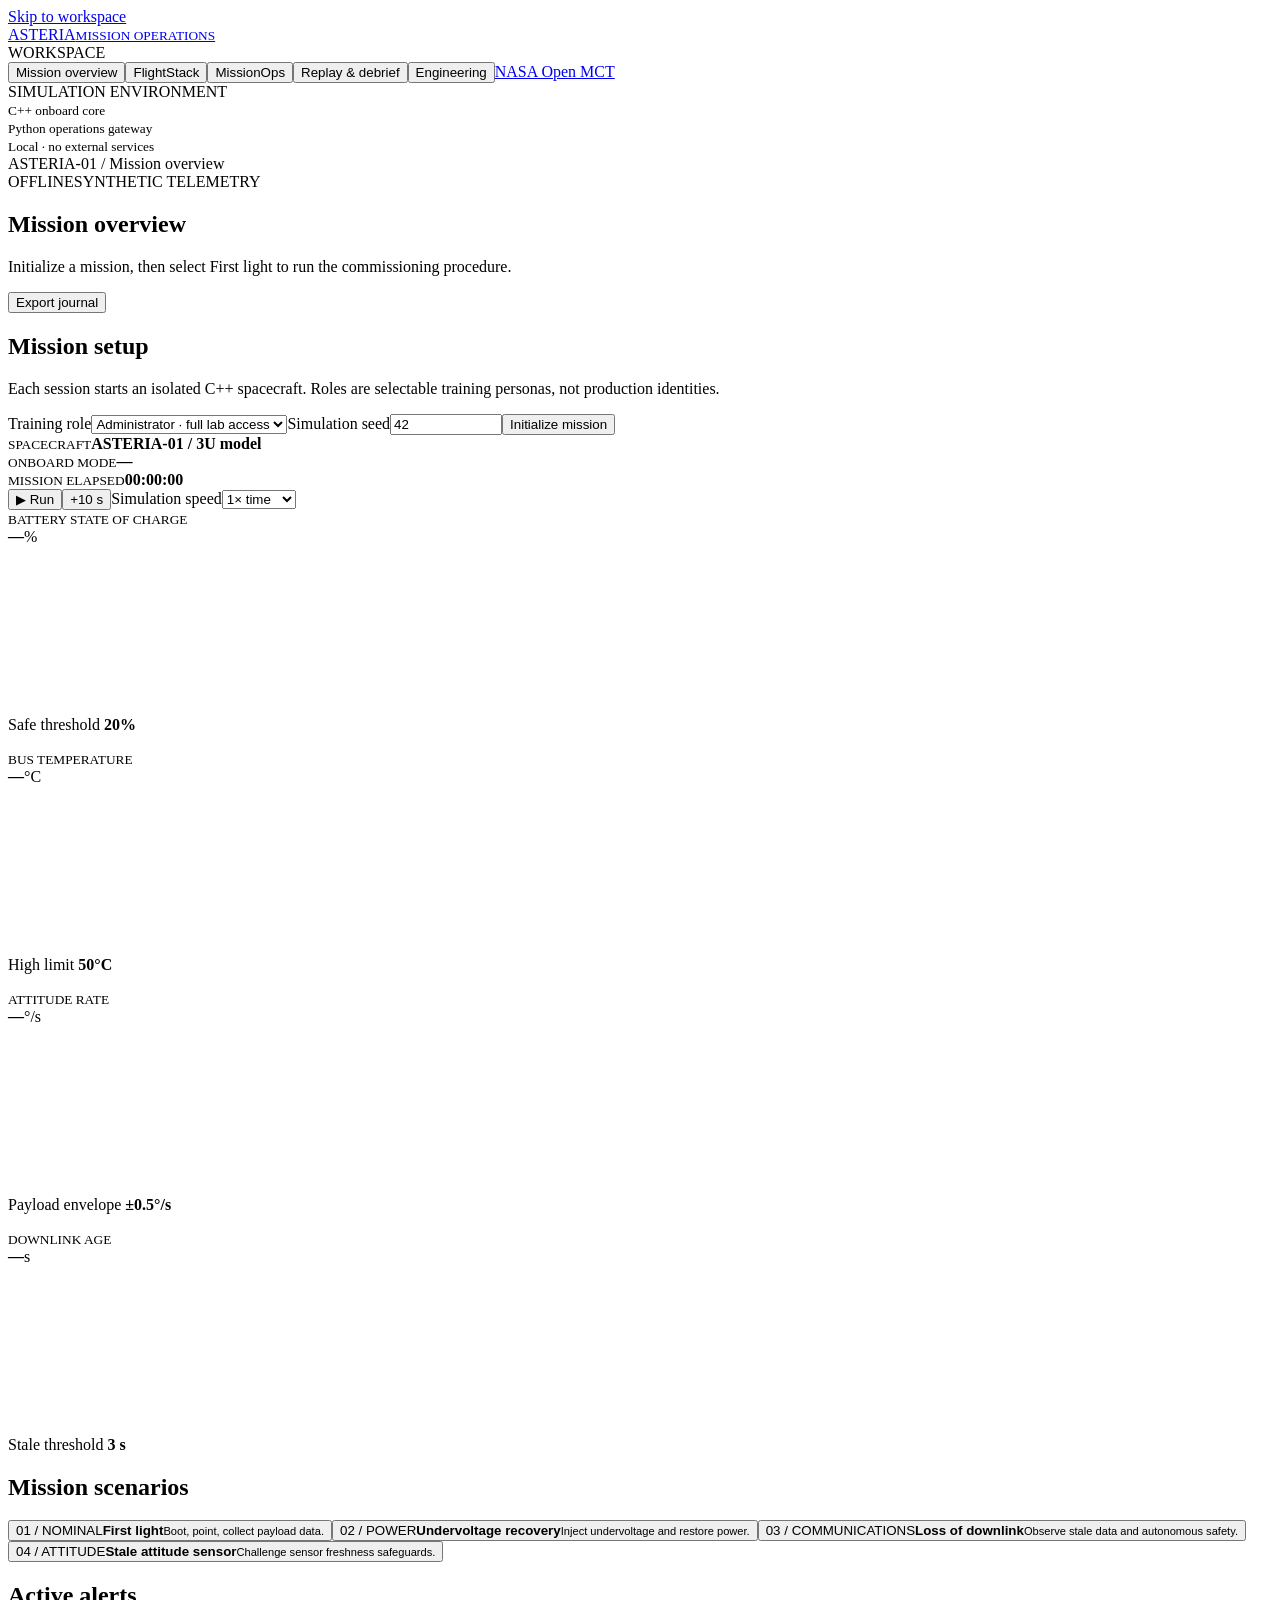
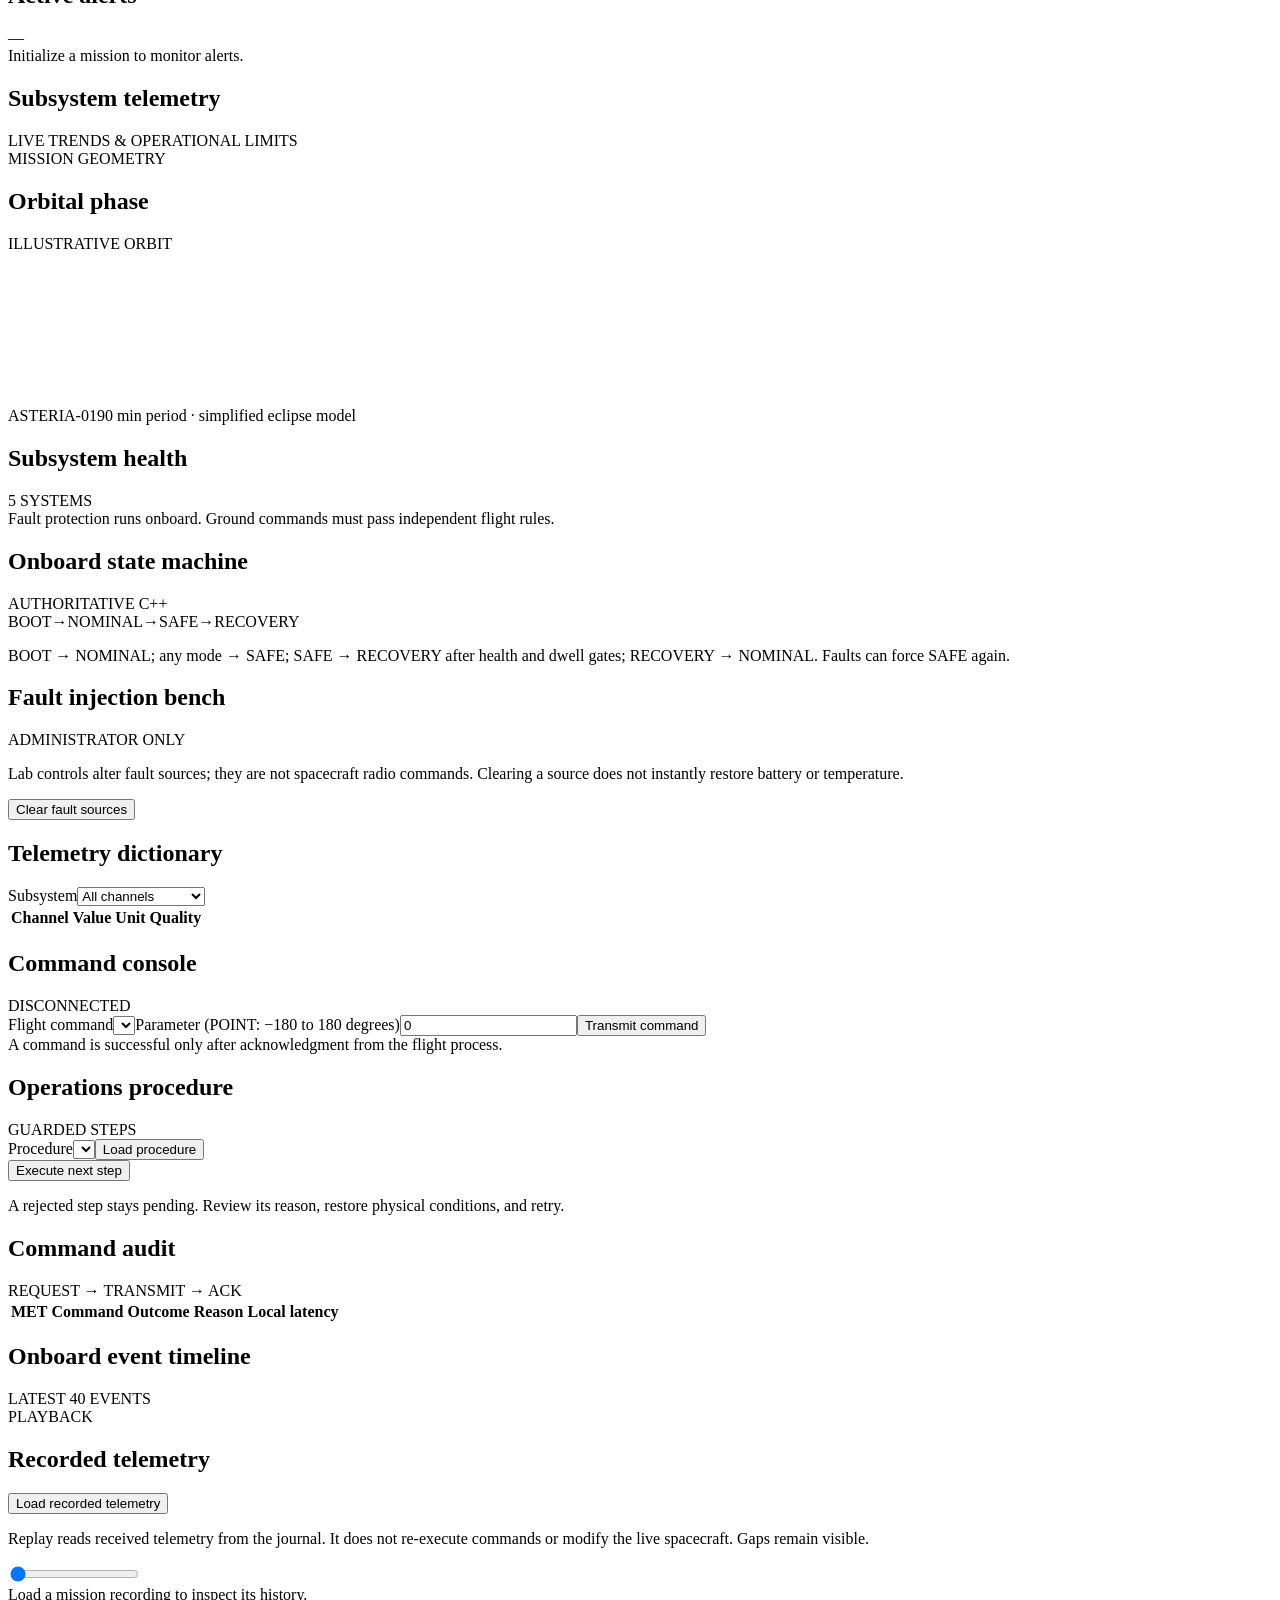
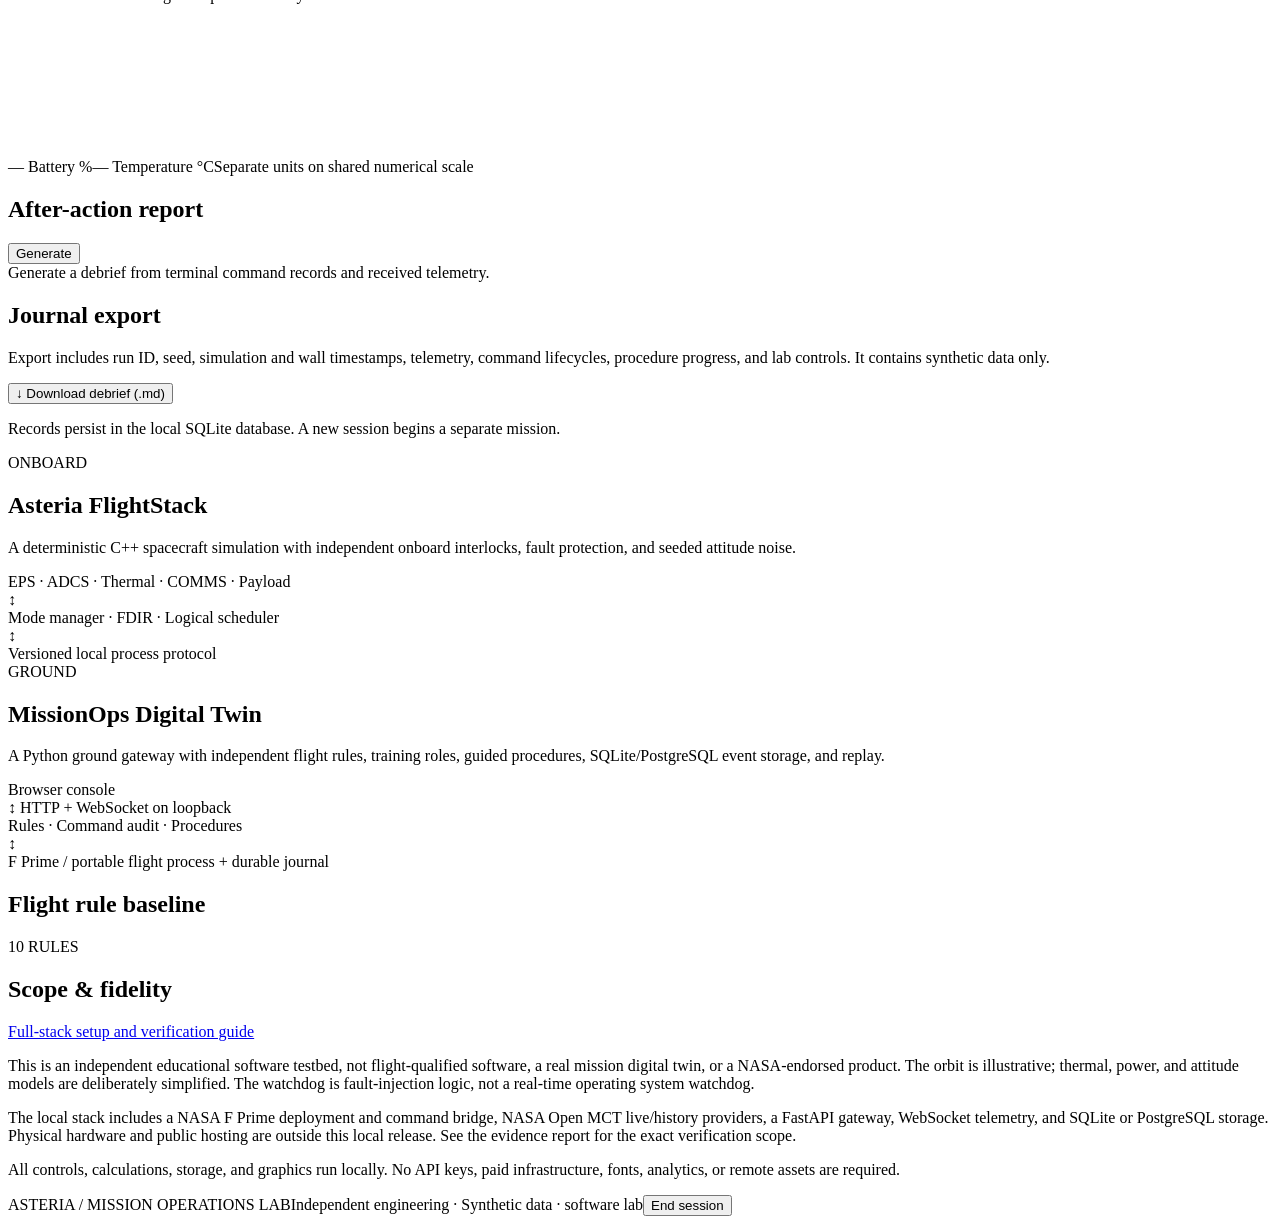
==== commit 91592a02: "Use C++ in public-facing copy" ====
--- a/web/index.html
+++ b/web/index.html
@@ -1,5 +1,5 @@
 <!doctype html><html lang="en"><head><meta charset="utf-8"><meta name="viewport" content="width=device-width,initial-scale=1"><title>Asteria • Mission Operations Lab</title><meta name="description" content="An interactive spacecraft software and mission operations laboratory. Synthetic telemetry, C++ flight process, auditable commanding."><link rel="stylesheet" href="/style.css"><script src="/app.js" defer></script></head><body>
-<a class="skip" href="#workspace">Skip to workspace</a><aside class="sidebar"><a class="brand" href="/" aria-label="Asteria home"><span>ASTERIA<small>MISSION OPERATIONS</small></span></a><div class="nav-label">WORKSPACE</div><nav aria-label="Workspace"><button aria-current="page" class="nav active" data-view="overview">Mission overview</button><button class="nav" data-view="flight">FlightStack</button><button class="nav" data-view="operations">MissionOps</button><button class="nav" data-view="replay">Replay & debrief</button><button class="nav" data-view="engineering">Engineering</button><a class="nav openmct-link" href="/openmct">NASA Open MCT</a></nav><div class="sidebar-bottom"><div class="lab-badge">SIMULATION ENVIRONMENT</div><small>C++17 onboard core<br>Python operations gateway<br>Local · no external services</small></div></aside>
+<a class="skip" href="#workspace">Skip to workspace</a><aside class="sidebar"><a class="brand" href="/" aria-label="Asteria home"><span>ASTERIA<small>MISSION OPERATIONS</small></span></a><div class="nav-label">WORKSPACE</div><nav aria-label="Workspace"><button aria-current="page" class="nav active" data-view="overview">Mission overview</button><button class="nav" data-view="flight">FlightStack</button><button class="nav" data-view="operations">MissionOps</button><button class="nav" data-view="replay">Replay & debrief</button><button class="nav" data-view="engineering">Engineering</button><a class="nav openmct-link" href="/openmct">NASA Open MCT</a></nav><div class="sidebar-bottom"><div class="lab-badge">SIMULATION ENVIRONMENT</div><small>C++ onboard core<br>Python operations gateway<br>Local · no external services</small></div></aside>
 <main id="workspace" tabindex="-1"><header><div class="breadcrumb">ASTERIA-01 <span>/</span> <span id="view-name">Mission overview</span></div><div class="header-right"><span id="quality" class="pill">OFFLINE</span><span class="simulation">SYNTHETIC TELEMETRY</span></div></header>
 <div class="workspace"><section class="hero"><div><h1 id="page-title">Mission overview</h1><p id="page-description">Initialize a mission, then select First light to run the commissioning procedure.</p></div><button id="export" class="button secondary">Export journal</button></section>
 <section id="connection" class="panel connection"><div><h2>Mission setup</h2><p>Each session starts an isolated C++ spacecraft. Roles are selectable training personas, not production identities.</p></div><label>Training role<select id="role"><option value="administrator">Administrator · full lab access</option><option value="operator">Operator · flight commands</option><option value="observer">Observer · read-only</option></select></label><label>Simulation seed<input id="seed" type="number" value="42" min="0" max="4294967295"></label><button id="connect" class="button">Initialize mission</button></section>
@@ -11,5 +11,5 @@
 <section id="flight" class="view hidden"><div class="grid-half"><article class="panel"><div class="panel-heading"><h2>Onboard state machine</h2><span class="tag">AUTHORITATIVE C++</span></div><div class="states"><span data-mode="BOOT">BOOT</span><b>→</b><span data-mode="NOMINAL">NOMINAL</span><b>→</b><span data-mode="SAFE">SAFE</span><b>→</b><span data-mode="RECOVERY">RECOVERY</span></div><p class="muted">BOOT → NOMINAL; any mode → SAFE; SAFE → RECOVERY after health and dwell gates; RECOVERY → NOMINAL. Faults can force SAFE again.</p><div id="recovery-gates"></div></article><article class="panel"><div class="panel-heading"><h2>Fault injection bench</h2><span class="tag">ADMINISTRATOR ONLY</span></div><p class="muted">Lab controls alter fault sources; they are not spacecraft radio commands. Clearing a source does not instantly restore battery or temperature.</p><div id="fault-buttons" class="fault-grid"></div><button id="clear-faults" class="button secondary full">Clear fault sources</button></article></div><article class="panel"><div class="panel-heading"><h2>Telemetry dictionary</h2><label>Subsystem<select id="channel-filter"><option value="all">All channels</option><option value="power">Power</option><option value="thermal">Thermal</option><option value="attitude">Attitude</option><option value="comms">COMMS</option><option value="payload">Payload</option><option value="events">Scheduler & state</option></select></label></div><div class="table-wrap"><table><thead><tr><th>Channel</th><th>Value</th><th>Unit</th><th>Quality</th></tr></thead><tbody id="channels"></tbody></table></div></article></section>
 <section id="operations" class="view hidden"><div class="grid-half"><article class="panel"><div class="panel-heading"><h2>Command console</h2><span id="role-label" class="tag">DISCONNECTED</span></div><form id="command-form"><label>Flight command<select id="command"></select></label><label>Parameter (POINT: −180 to 180 degrees)<input id="parameter" type="number" value="0" step="any"></label><button class="button full" type="submit">Transmit command</button></form><div id="command-result" class="callout">A command is successful only after acknowledgment from the flight process.</div></article><article class="panel"><div class="panel-heading"><h2>Operations procedure</h2><span class="tag">GUARDED STEPS</span></div><label>Procedure<select id="procedure"></select></label><button id="start-procedure" class="button secondary full">Load procedure</button><div id="procedure-steps" class="procedure-steps"></div><button id="advance-procedure" class="button full">Execute next step</button><p class="muted">A rejected step stays pending. Review its reason, restore physical conditions, and retry.</p></article></div><article class="panel"><div class="panel-heading"><h2>Command audit</h2><span class="tag">REQUEST → TRANSMIT → ACK</span></div><div class="table-wrap"><table><thead><tr><th>MET</th><th>Command</th><th>Outcome</th><th>Reason</th><th>Local latency</th></tr></thead><tbody id="command-audit"></tbody></table></div></article><article class="panel"><div class="panel-heading"><h2>Onboard event timeline</h2><span class="tag">LATEST 40 EVENTS</span></div><div id="events" class="events"></div></article></section>
 <section id="replay" class="view hidden"><article class="panel"><div class="panel-heading"><div><span class="eyebrow">PLAYBACK</span><h2>Recorded telemetry</h2></div><button id="refresh-replay" class="button secondary">Load recorded telemetry</button></div><p class="muted">Replay reads received telemetry from the journal. It does not re-execute commands or modify the live spacecraft. Gaps remain visible.</p><input id="replay-slider" aria-label="Replay sample" type="range" min="0" max="0" value="0"><div id="replay-state" class="replay-state empty">Load a mission recording to inspect its history.</div><canvas id="history-chart" aria-label="Recorded battery and temperature history"></canvas><div class="legend"><span class="teal">— Battery %</span><span class="amber">— Temperature °C</span><span>Separate units on shared numerical scale</span></div></article><div class="grid-half"><article class="panel"><div class="panel-heading"><h2>After-action report</h2><button id="debrief" class="button secondary small">Generate</button></div><div id="report" class="empty">Generate a debrief from terminal command records and received telemetry.</div></article><article class="panel"><div class="panel-heading"><h2>Journal export</h2></div><p class="muted">Export includes run ID, seed, simulation and wall timestamps, telemetry, command lifecycles, procedure progress, and lab controls. It contains synthetic data only.</p><button id="download-report" class="button secondary full">↓ Download debrief (.md)</button><p class="muted">Records persist in the local SQLite database. A new session begins a separate mission.</p></article></div></section>
-<section id="engineering" class="view hidden"><div class="grid-half"><article class="panel"><span class="eyebrow">ONBOARD</span><h2>Asteria FlightStack</h2><p>A deterministic C++17 spacecraft simulation with independent onboard interlocks, fault protection, and seeded attitude noise.</p><div class="architecture">EPS · ADCS · Thermal · COMMS · Payload<br>↕<br>Mode manager · FDIR · Logical scheduler<br>↕<br>Versioned local process protocol</div></article><article class="panel"><span class="eyebrow">GROUND</span><h2>MissionOps Digital Twin</h2><p>A Python ground gateway with independent flight rules, training roles, guided procedures, SQLite/PostgreSQL event storage, and replay.</p><div class="architecture">Browser console<br>↕ HTTP + WebSocket on loopback<br>Rules · Command audit · Procedures<br>↕<br>F Prime / portable flight process + durable journal</div></article></div><article class="panel"><div class="panel-heading"><h2>Flight rule baseline</h2><span class="tag">10 RULES</span></div><div id="rules"></div></article><article class="panel"><h2>Scope & fidelity</h2><p><a class="reference-link" href="https://github.com/Prakhar2828/asteria-flightstack-missionops#run-locally" target="_blank" rel="noopener noreferrer">Full-stack setup and verification guide</a></p><p>This is an independent educational software testbed, not flight-qualified software, a real mission digital twin, or a NASA-endorsed product. The orbit is illustrative; thermal, power, and attitude models are deliberately simplified. The watchdog is fault-injection logic, not a real-time operating system watchdog.</p><p>The local stack includes a NASA F Prime deployment and command bridge, NASA Open MCT live/history providers, a FastAPI gateway, WebSocket telemetry, and SQLite or PostgreSQL storage. Physical hardware and public hosting are outside this local release. See the evidence report for the exact verification scope.</p><p>All controls, calculations, storage, and graphics run locally. No API keys, paid infrastructure, fonts, analytics, or remote assets are required.</p></article></section>
+<section id="engineering" class="view hidden"><div class="grid-half"><article class="panel"><span class="eyebrow">ONBOARD</span><h2>Asteria FlightStack</h2><p>A deterministic C++ spacecraft simulation with independent onboard interlocks, fault protection, and seeded attitude noise.</p><div class="architecture">EPS · ADCS · Thermal · COMMS · Payload<br>↕<br>Mode manager · FDIR · Logical scheduler<br>↕<br>Versioned local process protocol</div></article><article class="panel"><span class="eyebrow">GROUND</span><h2>MissionOps Digital Twin</h2><p>A Python ground gateway with independent flight rules, training roles, guided procedures, SQLite/PostgreSQL event storage, and replay.</p><div class="architecture">Browser console<br>↕ HTTP + WebSocket on loopback<br>Rules · Command audit · Procedures<br>↕<br>F Prime / portable flight process + durable journal</div></article></div><article class="panel"><div class="panel-heading"><h2>Flight rule baseline</h2><span class="tag">10 RULES</span></div><div id="rules"></div></article><article class="panel"><h2>Scope & fidelity</h2><p><a class="reference-link" href="https://github.com/Prakhar2828/asteria-flightstack-missionops#run-locally" target="_blank" rel="noopener noreferrer">Full-stack setup and verification guide</a></p><p>This is an independent educational software testbed, not flight-qualified software, a real mission digital twin, or a NASA-endorsed product. The orbit is illustrative; thermal, power, and attitude models are deliberately simplified. The watchdog is fault-injection logic, not a real-time operating system watchdog.</p><p>The local stack includes a NASA F Prime deployment and command bridge, NASA Open MCT live/history providers, a FastAPI gateway, WebSocket telemetry, and SQLite or PostgreSQL storage. Physical hardware and public hosting are outside this local release. See the evidence report for the exact verification scope.</p><p>All controls, calculations, storage, and graphics run locally. No API keys, paid infrastructure, fonts, analytics, or remote assets are required.</p></article></section>
 <footer><span>ASTERIA / MISSION OPERATIONS LAB</span><span>Independent engineering · Synthetic data · software lab</span><button id="disconnect" class="text-button">End session</button></footer></div></main></body></html>
